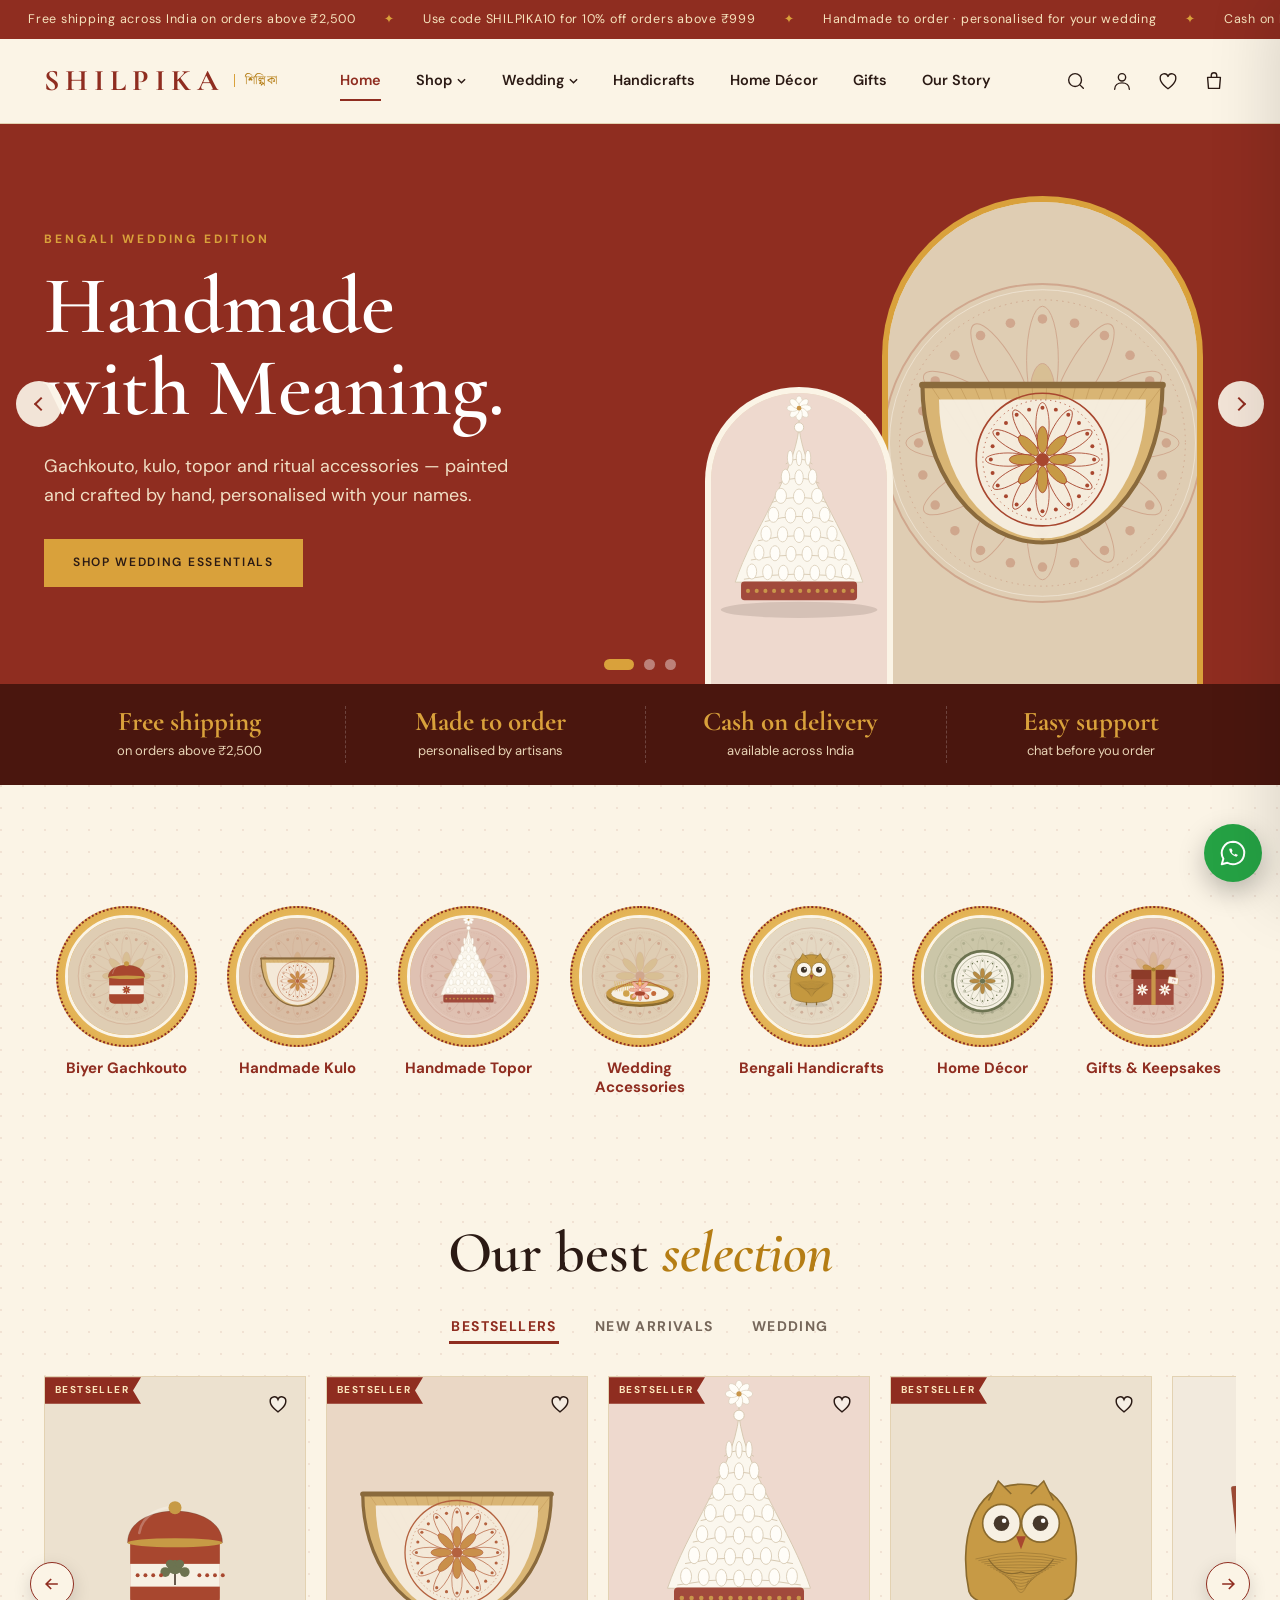
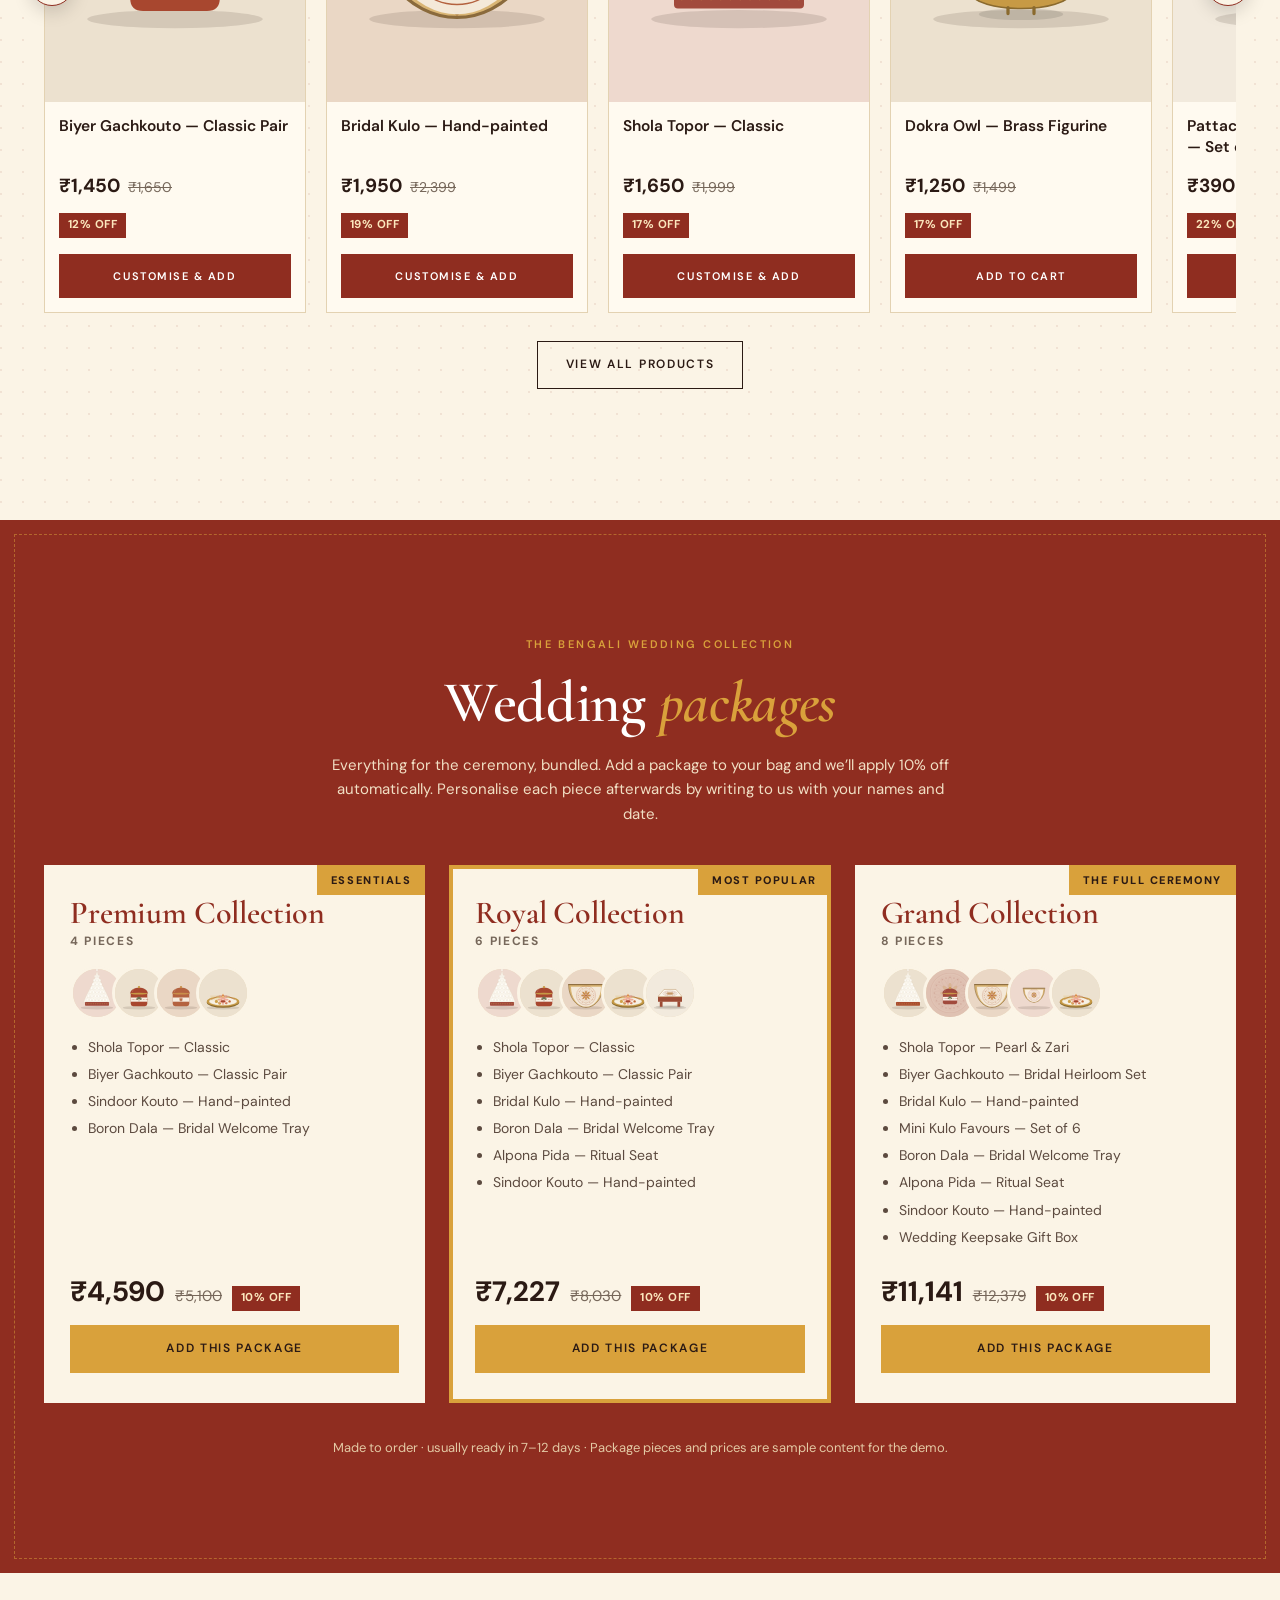
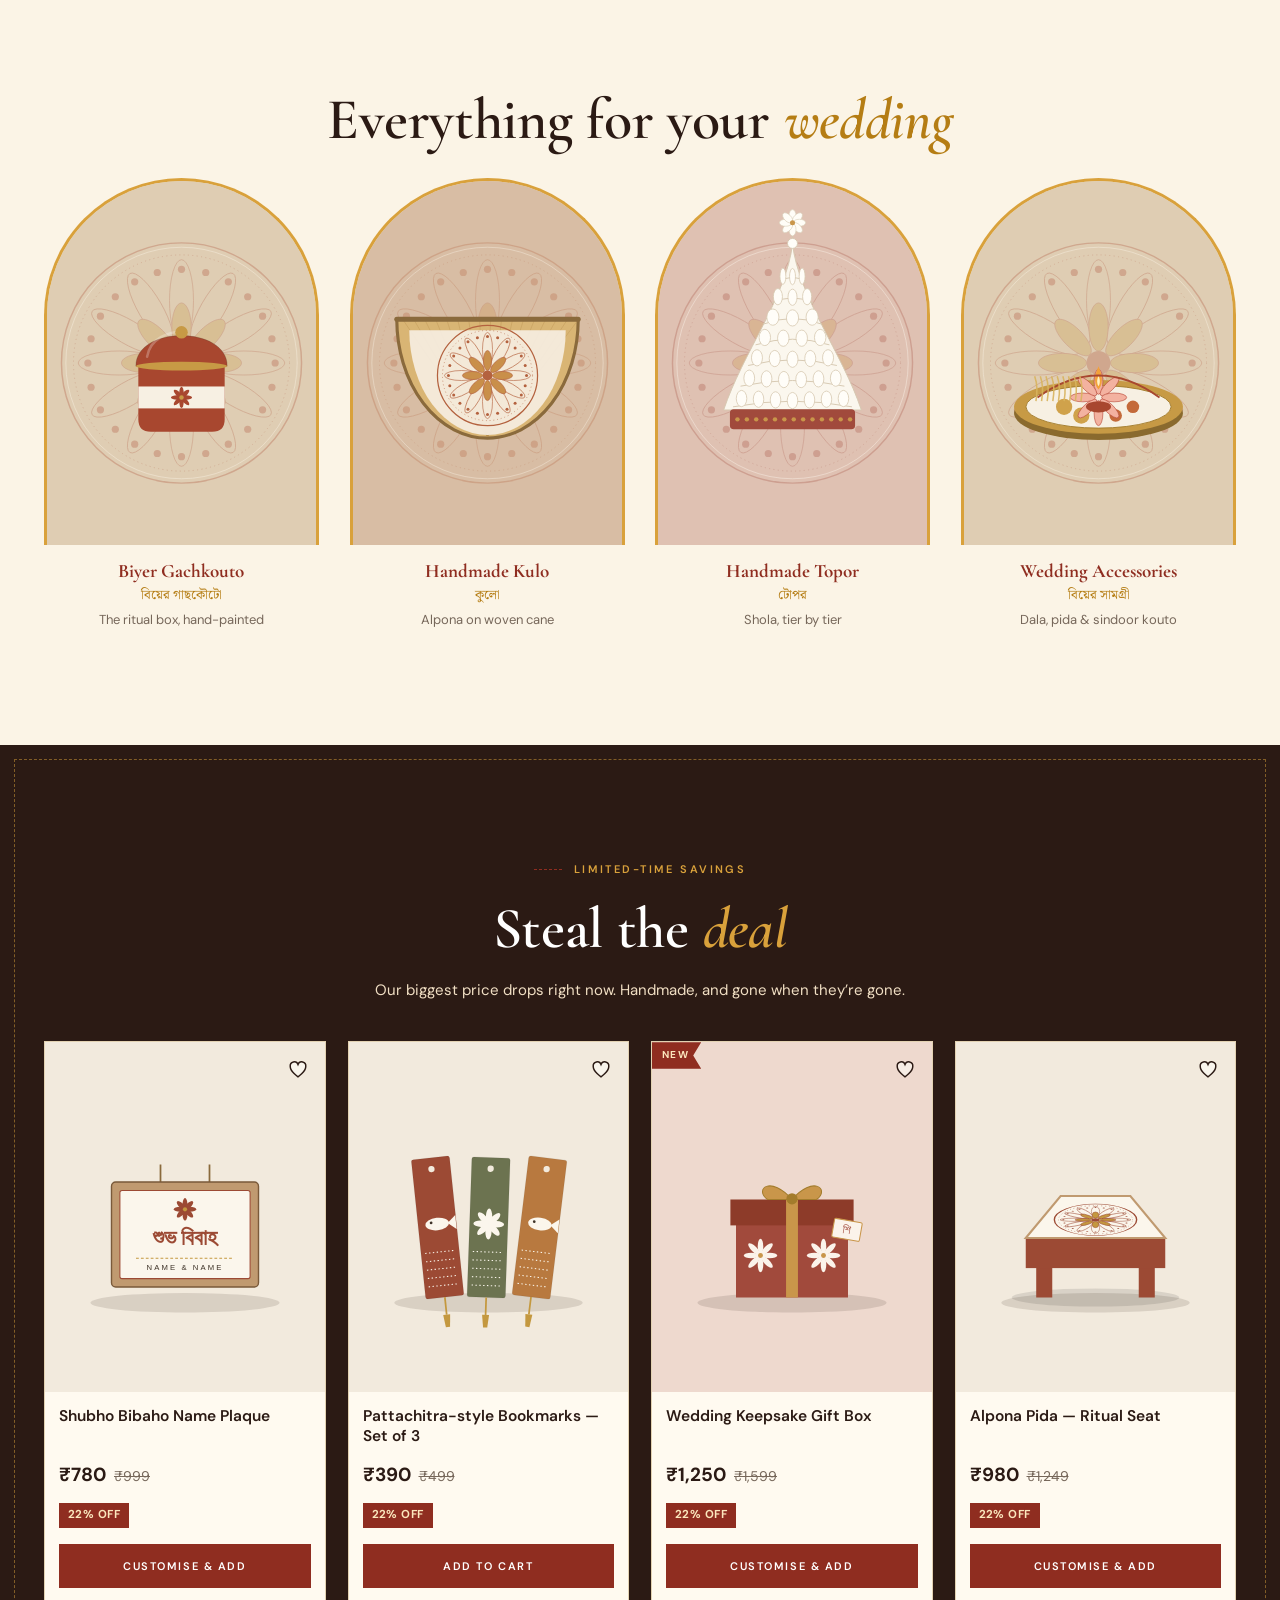
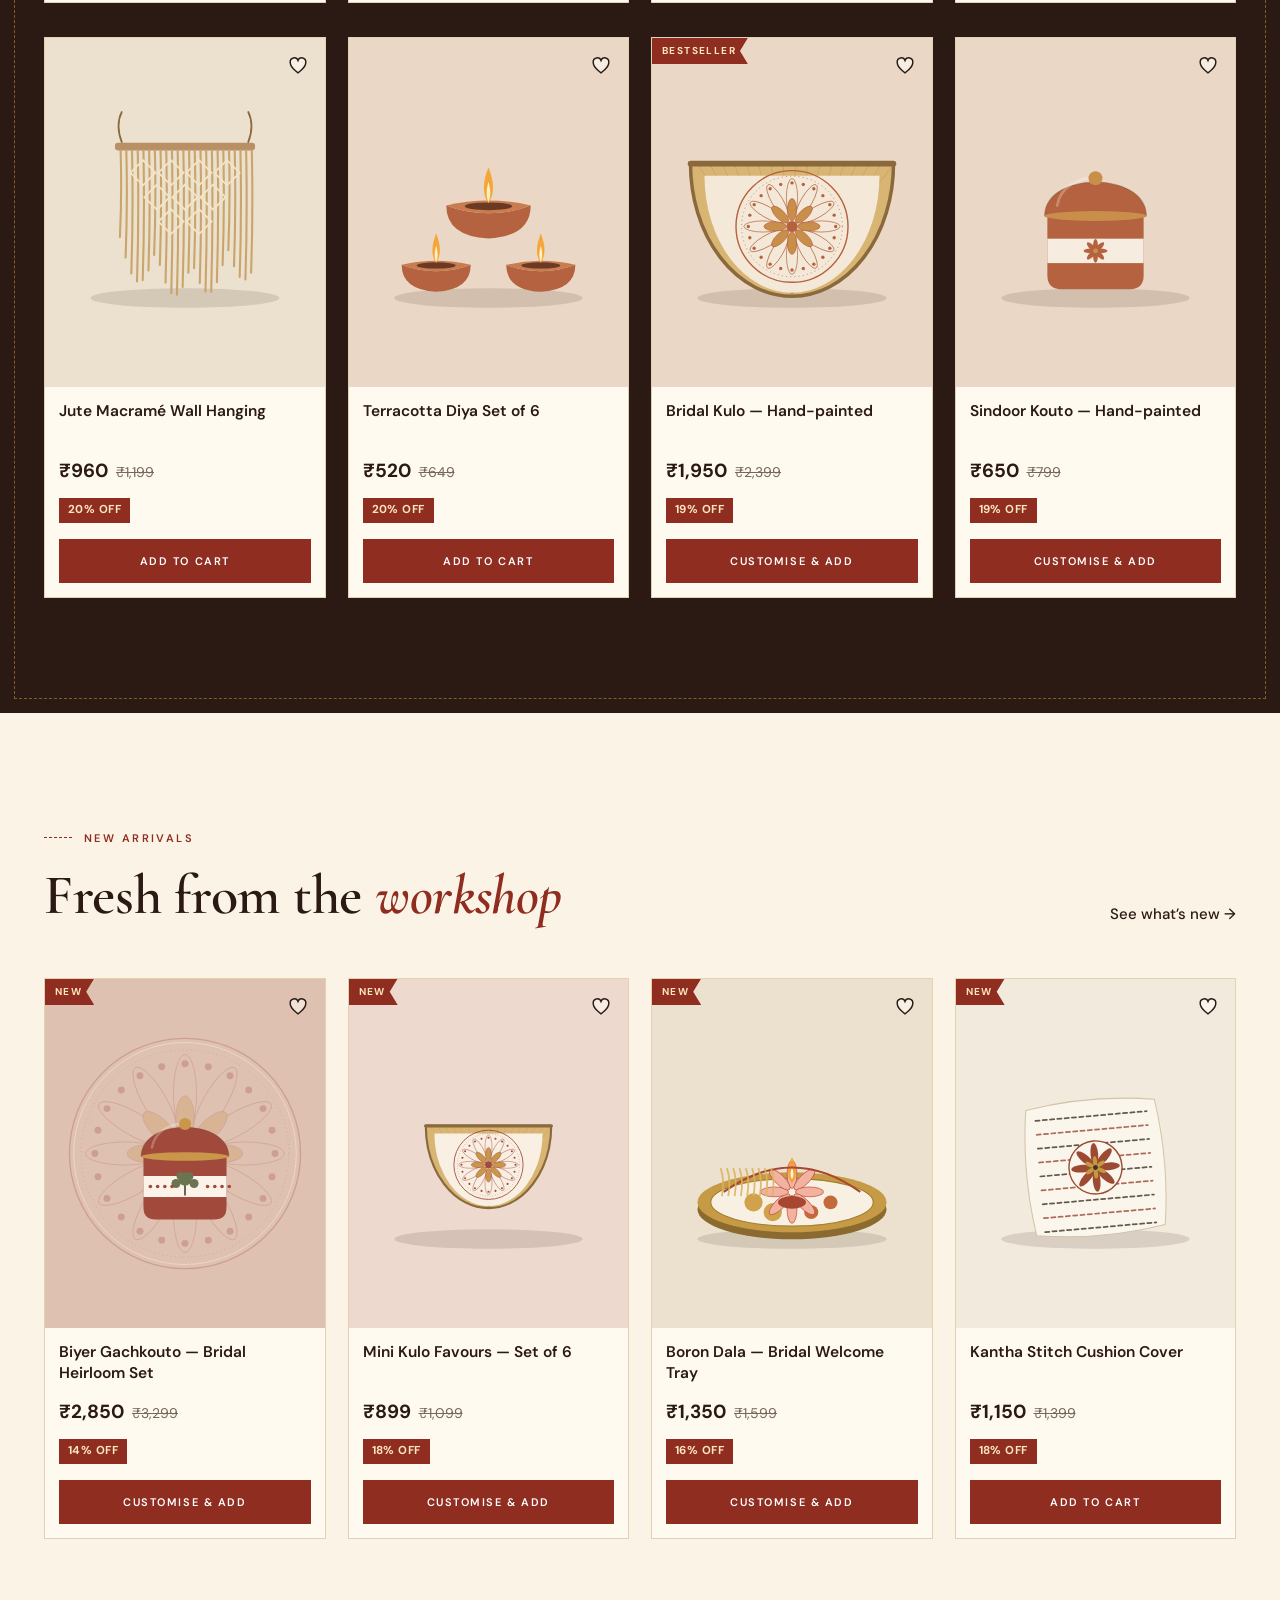
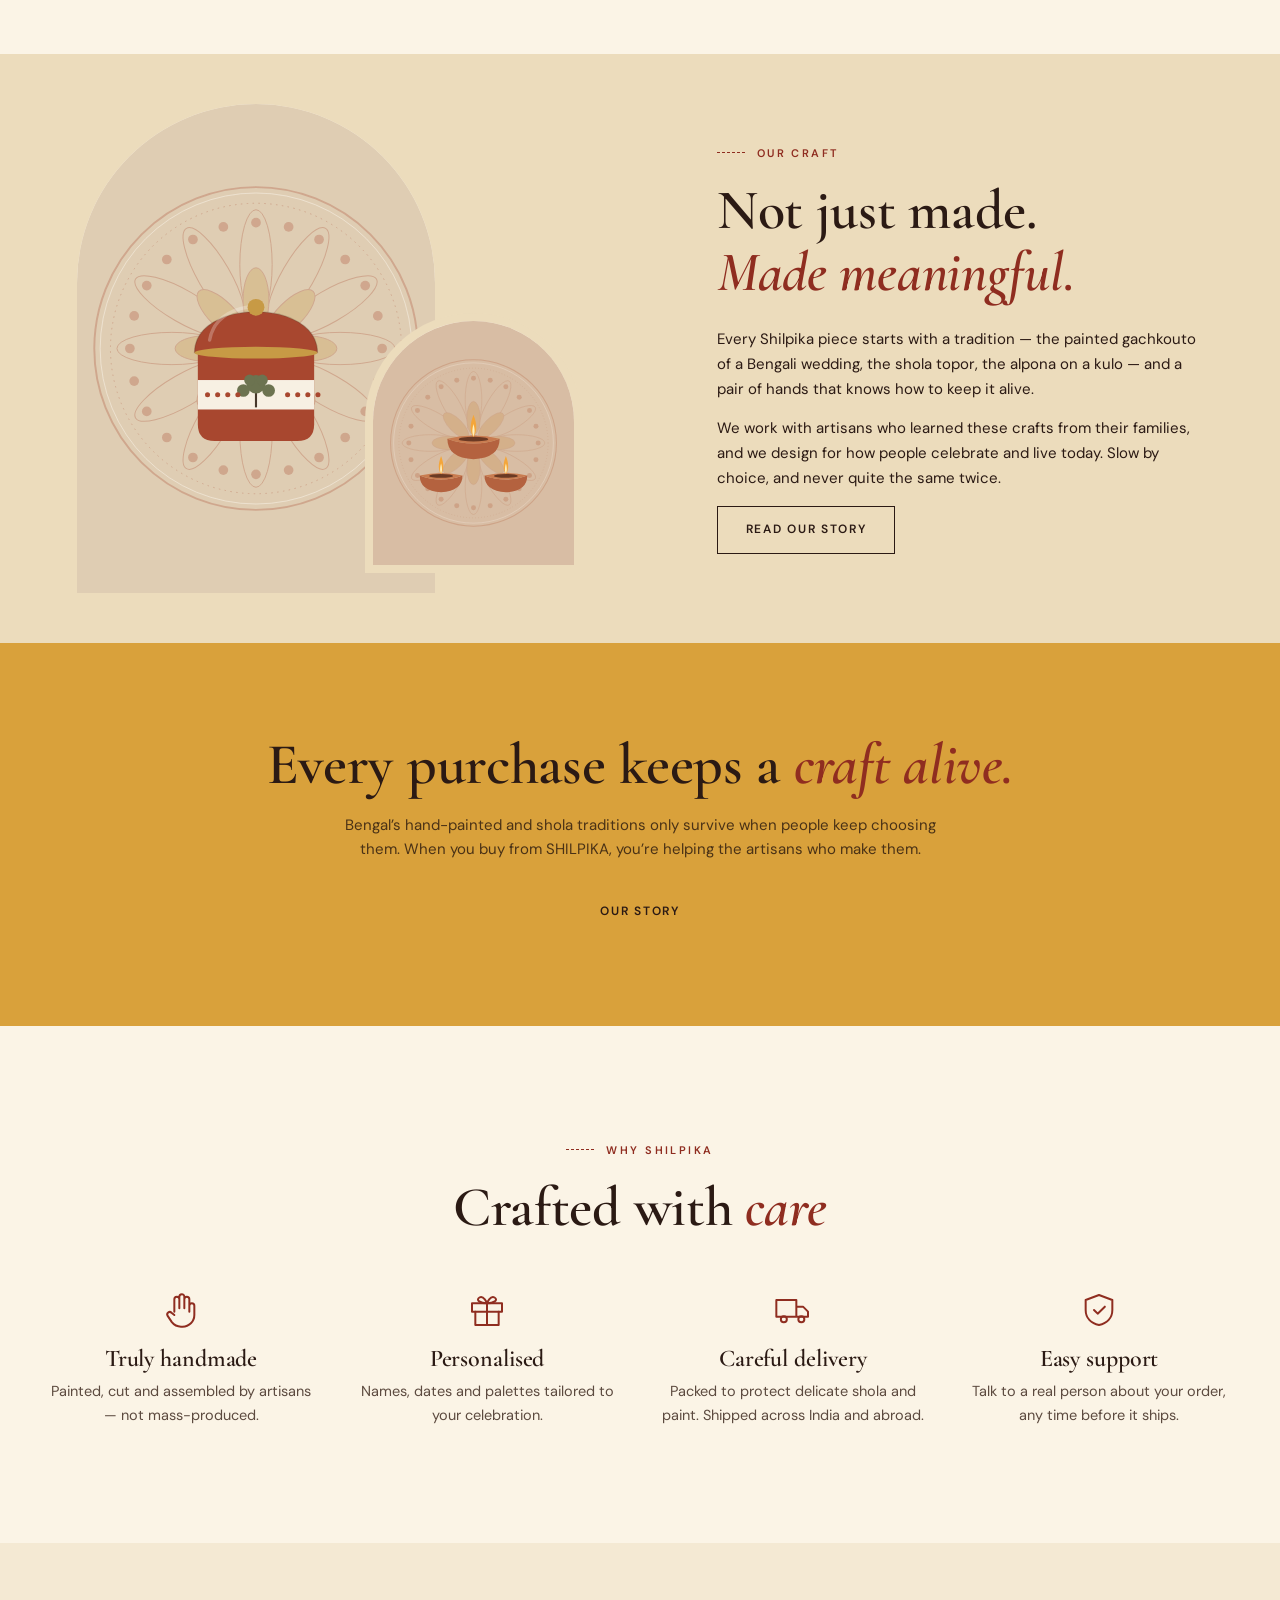
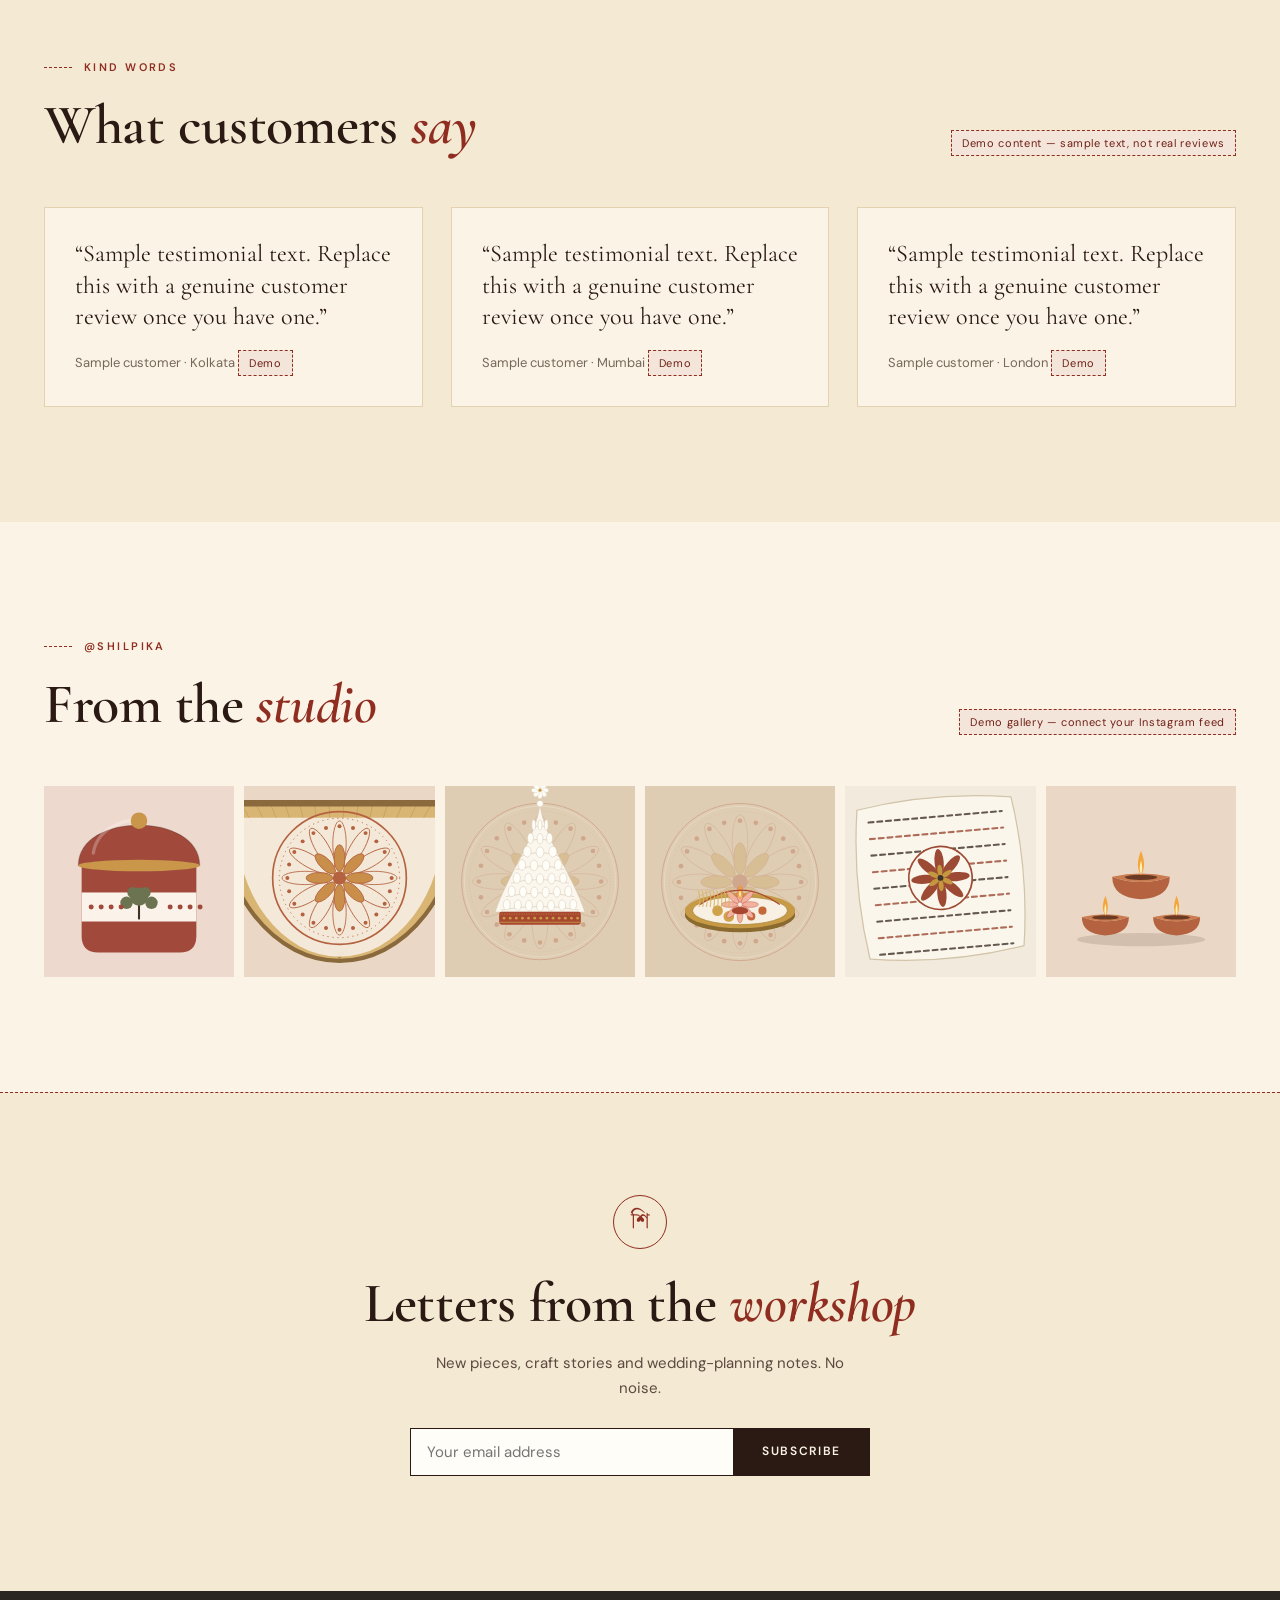
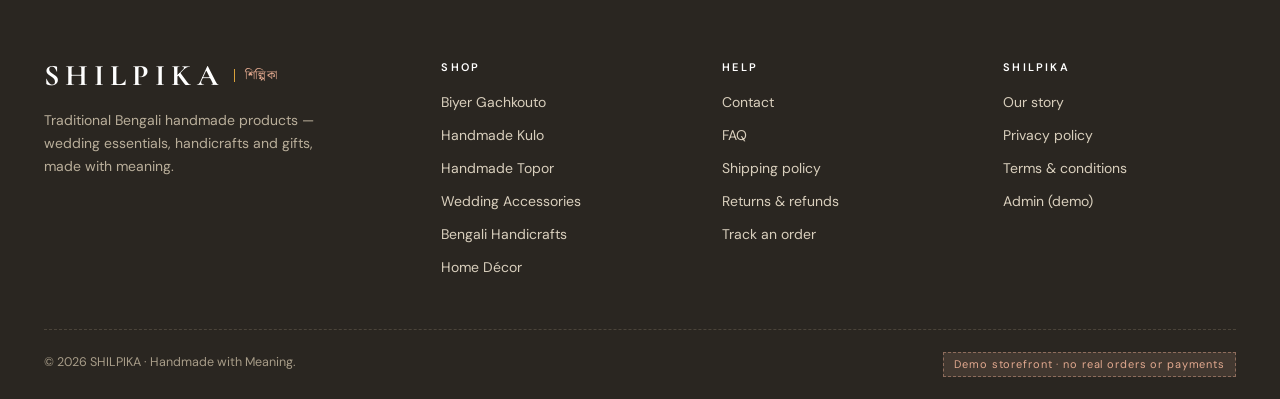
==== index.html @ 63106deb "initial commit" ====
<!DOCTYPE html>
<html lang="en">
<head>
  <meta charset="UTF-8">
  <meta name="viewport" content="width=device-width, initial-scale=1">
  <title>SHILPIKA — Handmade with Meaning | Bengali Wedding Crafts &amp; Handicrafts</title>
  <meta name="description" content="SHILPIKA (শিল্পিকা): traditional Bengali handmade wedding essentials — gachkouto, kulo, topor — plus handicrafts, home décor and gifts. Handmade with Meaning.">
  <meta name="theme-color" content="#f7f2e9">
  <meta property="og:title" content="SHILPIKA — Handmade with Meaning">
  <meta property="og:description" content="Bengali handmade wedding essentials, handicrafts and gifts.">
  <link rel="preconnect" href="https://fonts.googleapis.com"><link rel="preconnect" href="https://fonts.gstatic.com" crossorigin>
  <link href="https://fonts.googleapis.com/css2?family=Cormorant+Garamond:ital,wght@0,400;0,500;0,600;1,400;1,500&family=DM+Sans:wght@400;500;600&family=Noto+Serif+Bengali:wght@400;600&display=swap" rel="stylesheet">
  <link rel="stylesheet" href="css/base.css"><link rel="stylesheet" href="css/components.css"><link rel="stylesheet" href="css/pages.css"><link rel="stylesheet" href="css/home.css">
</head>
<body data-page="home">
  <div id="app-header"></div>
  <main id="main">
    <section class="hs" aria-roledescription="carousel" aria-label="Featured">
      <div class="hs__track" id="hs-track">
        <article class="slide sl1" aria-roledescription="slide"><div class="wrap slide__in">
          <div class="slide__copy"><p class="kick">Bengali wedding edition</p><h1>Handmade<br>with Meaning.</h1><p>Gachkouto, kulo, topor and ritual accessories — painted and crafted by hand, personalised with your names.</p><a class="btn btn--gold" href="shop.html?collection=wedding">Shop wedding essentials</a></div>
          <div class="slide__art"><div class="arch a-big"><img data-art="art:kulo:sand:1" alt="Hand-painted bridal kulo"></div><div class="arch a-sm"><img data-art="art:topor:rose:0" alt="Shola topor"></div></div></div></article>
        <article class="slide sl2" aria-roledescription="slide" aria-hidden="true"><div class="wrap slide__in">
          <div class="slide__copy"><p class="kick">Ready-to-order sets</p><h1>Wedding<br>Packages.</h1><p>Topor, gachkouto, dala and more — bundled together with 10% off. Pick a set, then personalise it.</p><a class="btn" href="#packages">View packages</a></div>
          <div class="slide__art"><div class="arch a-big"><img data-art="art:kouto:sand:1:tree" alt="Hand-painted gachkouto"></div><div class="arch a-sm"><img data-art="art:dala:sand:0" alt="Boron dala"></div></div></div></article>
        <article class="slide sl3" aria-roledescription="slide" aria-hidden="true"><div class="wrap slide__in">
          <div class="slide__copy"><p class="kick">Heritage handicrafts</p><h1>Craft for<br>everyday homes.</h1><p>Kantha, dokra, terracotta and jute — Bengal’s traditions, made for the way you live now.</p><a class="btn btn--gold" href="shop.html?cat=handicrafts">Explore handicrafts</a></div>
          <div class="slide__art"><div class="arch a-big"><img data-art="art:owl:ivory:1" alt="Dokra owl"></div><div class="arch a-sm"><img data-art="art:cushion:ivory:0" alt="Kantha cushion"></div></div></div></article>
      </div>
      <button class="hs__b prev" id="hs-prev" aria-label="Previous slide"></button><button class="hs__b next" id="hs-next" aria-label="Next slide"></button>
      <div class="hs__dots" id="hs-dots"></div>
    </section>

    <section class="trust" aria-label="Our promise"><div class="wrap trust__in">
      <div><b>Free shipping</b><span>on orders above ₹2,500</span></div><div><b>Made to order</b><span>personalised by artisans</span></div><div><b>Cash on delivery</b><span>available across India</span></div><div><b>Easy support</b><span>chat before you order</span></div>
    </div></section>

    <section class="sec pat"><div class="wrap">
      <div class="roundcats reveal" id="cats"></div>
    </div></section>

    <section class="sec pat" style="padding-top:0"><div class="wrap">
      <h2 class="ttl reveal">Our best <em>selection</em></h2>
      <div class="tabs-h reveal" role="tablist" aria-label="Product tabs"><button role="tab" aria-selected="true" data-tab="bestseller">Bestsellers</button><button role="tab" aria-selected="false" data-tab="new">New arrivals</button><button role="tab" aria-selected="false" data-tab="wedding">Wedding</button></div>
      <div class="rail"><button class="rail__b prev" aria-label="Scroll left"><svg viewBox="0 0 24 24"><path d="M5 12h14M13 6l6 6-6 6"/></svg></button><div class="rail__t" id="rail"></div><button class="rail__b next" aria-label="Scroll right"><svg viewBox="0 0 24 24"><path d="M5 12h14M13 6l6 6-6 6"/></svg></button></div>
      <p style="text-align:center;margin-top:10px"><a class="btn btn--ghost" href="shop.html">View all products</a></p>
    </div></section>

    <section class="sec pk" id="packages"><div class="wrap">
      <p class="eyebrow" style="justify-content:center;color:var(--gold)">The Bengali wedding collection</p>
      <h2 class="ttl ttl--l">Wedding <em>packages</em></h2>
      <p class="pk__lead">Everything for the ceremony, bundled. Add a package to your bag and we’ll apply 10% off automatically. Personalise each piece afterwards by writing to us with your names and date.</p>
      <div class="pk__grid" id="pk"></div>
      <p class="pk__note">Made to order · usually ready in 7–12 days · Package pieces and prices are sample content for the demo.</p>
    </div></section>

    <section class="sec"><div class="wrap">
      <h2 class="ttl reveal">Everything for your <em>wedding</em></h2>
      <div class="wt reveal" id="wt"></div>
    </div></section>

    <section class="sec deals"><div class="wrap">
      <p class="eyebrow" style="justify-content:center;color:var(--gold)">Limited-time savings</p>
      <h2 class="ttl ttl--l">Steal the <em>deal</em></h2>
      <p class="pk__lead">Our biggest price drops right now. Handmade, and gone when they’re gone.</p>
      <div class="pgrid skels" id="deals"></div>
    </div></section>

    <section class="sec"><div class="wrap">
      <div class="sec__head reveal"><div><p class="eyebrow">New arrivals</p><h2>Fresh from the <em>workshop</em></h2></div><a class="link" href="shop.html?sort=newest">See what’s new →</a></div>
      <div class="pgrid skels" id="new"></div>
    </div></section>

    <section class="story">
      <div class="story__art reveal"><div class="arch"><img data-art="art:kouto:sand:1:tree" alt="Hand-painted gachkouto" loading="lazy"></div><div class="arch s2"><img data-art="art:diya:clay:1" alt="Terracotta diyas" loading="lazy"></div></div>
      <div class="story__copy reveal">
        <p class="eyebrow">Our craft</p>
        <h2>Not just made.<br><em>Made meaningful.</em></h2>
        <p>Every Shilpika piece starts with a tradition — the painted gachkouto of a Bengali wedding, the shola topor, the alpona on a kulo — and a pair of hands that knows how to keep it alive.</p>
        <p>We work with artisans who learned these crafts from their families, and we design for how people celebrate and live today. Slow by choice, and never quite the same twice.</p>
        <a class="btn btn--ghost" href="about.html">Read our story</a>
      </div>
    </section>

    <section class="mission"><div class="wrap reveal"><h2>Every purchase keeps a <em>craft alive.</em></h2><p>Bengal’s hand-painted and shola traditions only survive when people keep choosing them. When you buy from SHILPIKA, you’re helping the artisans who make them.</p><a class="btn btn--gold" href="about.html">Our story</a></div></section>

    <section class="sec"><div class="wrap">
      <div class="sec__head reveal" style="justify-content:center;text-align:center"><div><p class="eyebrow" style="justify-content:center">Why Shilpika</p><h2>Crafted with <em>care</em></h2></div></div>
      <div class="why reveal">
        <div><span id="ic1"></span><h3>Truly handmade</h3><p>Painted, cut and assembled by artisans — not mass-produced.</p></div>
        <div><span id="ic2"></span><h3>Personalised</h3><p>Names, dates and palettes tailored to your celebration.</p></div>
        <div><span id="ic3"></span><h3>Careful delivery</h3><p>Packed to protect delicate shola and paint. Shipped across India and abroad.</p></div>
        <div><span id="ic4"></span><h3>Easy support</h3><p>Talk to a real person about your order, any time before it ships.</p></div>
      </div>
    </div></section>

    <section class="sec sec--alt"><div class="wrap">
      <div class="sec__head reveal"><div><p class="eyebrow">Kind words</p><h2>What customers <em>say</em></h2></div><span class="demo-tag">Demo content — sample text, not real reviews</span></div>
      <div class="quotes reveal">
        <figure><blockquote>“Sample testimonial text. Replace this with a genuine customer review once you have one.”</blockquote><figcaption>Sample customer · Kolkata <span class="demo-tag">Demo</span></figcaption></figure>
        <figure><blockquote>“Sample testimonial text. Replace this with a genuine customer review once you have one.”</blockquote><figcaption>Sample customer · Mumbai <span class="demo-tag">Demo</span></figcaption></figure>
        <figure><blockquote>“Sample testimonial text. Replace this with a genuine customer review once you have one.”</blockquote><figcaption>Sample customer · London <span class="demo-tag">Demo</span></figcaption></figure>
      </div>
    </div></section>

    <section class="sec"><div class="wrap">
      <div class="sec__head reveal"><div><p class="eyebrow">@shilpika</p><h2>From the <em>studio</em></h2></div><span class="demo-tag">Demo gallery — connect your Instagram feed</span></div>
      <div class="gal reveal" id="gal"></div>
    </div></section>

    <section class="news"><div class="wrap reveal">
      <div class="news__mark bn">শি</div>
      <h2>Letters from the <em>workshop</em></h2>
      <p>New pieces, craft stories and wedding-planning notes. No noise.</p>
      <form class="news__form" id="nl" novalidate><label class="sr-only" for="nl-email">Email address</label><input id="nl-email" type="email" placeholder="Your email address" required autocomplete="email"><button class="btn" type="submit">Subscribe</button></form>
      <small class="nl-msg" aria-live="polite"></small>
    </div></section>
  </main>
  <div id="app-footer"></div>
  <script src="js/data.js"></script><script src="js/art.js"></script><script src="js/store.js"></script><script src="js/ui.js"></script><script src="js/home.js"></script>
</body>
</html>
---- css/base.css ----
/* SHILPIKA — base: tokens, reset, typography, buttons, forms */
:root{
  --ivory:#fbf4e6;--ivory-2:#f4e9d3;--sand:#ecdcbc;--line:#e3d2b2;
  --ink:#2b1a14;--ink-2:#5c4a3f;--muted:#76675a;
  --terra:#8f2d20;--terra-d:#6f2016;--brown:#6a4e3a;--gold:#d9a13b;--gold-d:#b57d14;
  --ok:#4c6a3c;--warn:#a96b14;--err:#a33a2c;
  --serif:'Cormorant Garamond','Noto Serif Bengali',Georgia,serif;
  --sans:'DM Sans','Noto Sans Bengali',system-ui,-apple-system,'Segoe UI',sans-serif;
  --bn:'Noto Serif Bengali','Cormorant Garamond',serif;
  --wrap:1320px;--gut:clamp(14px,3.5vw,44px);--ease:cubic-bezier(.2,.7,.2,1);
}
*,*::before,*::after{box-sizing:border-box}
html{-webkit-text-size-adjust:100%;scroll-padding-top:90px}
body{margin:0;background:var(--ivory);color:var(--ink);font:400 15px/1.65 var(--sans);-webkit-font-smoothing:antialiased;overflow-x:hidden;min-height:100vh;display:flex;flex-direction:column}
main{flex:1}
img,svg{display:block;max-width:100%}
a{color:inherit;text-decoration:none}
button,input,select,textarea{font:inherit;color:inherit}
button{cursor:pointer;background:none;border:0;padding:0}
h1,h2,h3,h4{font-family:var(--serif);font-weight:600;line-height:1.1;margin:0;letter-spacing:-.005em}
h1{font-size:clamp(44px,7vw,92px)}h2{font-size:clamp(34px,4.4vw,56px)}h3{font-size:clamp(22px,2.2vw,28px)}
p{margin:0 0 1em}
em{font-style:italic;color:var(--terra)}
.wrap{max-width:var(--wrap);margin:0 auto;padding:0 var(--gut)}
.sr-only{position:absolute;width:1px;height:1px;overflow:hidden;clip:rect(0 0 0 0);white-space:nowrap}
:focus-visible{outline:2px solid var(--terra);outline-offset:3px}
.skip{position:absolute;left:-999px;top:8px;background:var(--ink);color:#fff;padding:10px 16px;z-index:200}.skip:focus{left:8px}
.eyebrow{font-size:11px;letter-spacing:.22em;text-transform:uppercase;font-weight:600;color:var(--terra);display:flex;align-items:center;gap:12px;margin:0 0 18px}
.eyebrow::before{content:"";width:28px;border-top:1.5px dashed var(--terra)}
.bn{font-family:var(--bn)}
.muted{color:var(--muted)}
.stitch{border:0;border-top:1.5px dashed color-mix(in srgb,var(--terra) 45%,transparent);margin:0}
.arch{border-radius:999px 999px 0 0}

/* buttons */
.btn{display:inline-flex;align-items:center;justify-content:center;gap:10px;min-height:48px;padding:0 28px;background:var(--ink);color:var(--ivory);font-size:12px;font-weight:600;letter-spacing:.14em;text-transform:uppercase;border:1.5px solid var(--ink);transition:background .25s,color .25s,border-color .25s,transform .25s var(--ease)}
.btn:hover{background:var(--terra);border-color:var(--terra)}
.btn:active{transform:translateY(1px)}
.btn--ghost{background:transparent;color:var(--ink)}.btn--ghost:hover{background:var(--ink);border-color:var(--ink);color:var(--ivory)}
.btn--terra{background:var(--terra);border-color:var(--terra)}.btn--terra:hover{background:var(--terra-d);border-color:var(--terra-d)}
.btn--light{background:var(--ivory);color:var(--ink);border-color:var(--ivory)}.btn--light:hover{background:transparent;color:var(--ivory);border-color:var(--ivory)}
.btn--sm{min-height:40px;padding:0 18px;font-size:11px}
.btn--block{width:100%}
.btn[disabled],.btn[aria-disabled=true]{opacity:.45;pointer-events:none}
.link{position:relative;display:inline-block;font-weight:500}
.link::after{content:"";position:absolute;left:0;right:0;bottom:-3px;height:1px;background:currentColor;transform:scaleX(0);transform-origin:right;transition:transform .35s var(--ease)}
.link:hover::after,.link--on::after{transform:scaleX(1);transform-origin:left}
.link-u{border-bottom:1px solid currentColor;font-weight:500}
.icon-btn{position:relative;display:inline-grid;place-items:center;width:44px;height:44px;border-radius:50%;transition:background .2s}
.icon-btn:hover{background:var(--sand)}
.icon-btn svg{width:22px;height:22px;stroke:currentColor;fill:none;stroke-width:1.5;stroke-linecap:round;stroke-linejoin:round}
.badge-n{position:absolute;top:4px;right:2px;min-width:17px;height:17px;border-radius:9px;background:var(--terra);color:#fff;font-size:10px;font-weight:700;display:grid;place-items:center;padding:0 4px;line-height:1}
.badge-n:empty,.badge-n[data-n="0"]{display:none}

/* forms */
.field{display:flex;flex-direction:column;gap:6px;margin-bottom:18px}
.field label,.label{font-size:11px;letter-spacing:.14em;text-transform:uppercase;font-weight:600;color:var(--ink-2)}
.field label .opt{text-transform:none;letter-spacing:0;font-weight:400;color:var(--muted)}
.input,.field input,.field select,.field textarea{width:100%;min-height:48px;padding:12px 14px;background:#fffdf8;border:1px solid var(--line);border-radius:0;transition:border-color .2s,box-shadow .2s;appearance:none;-webkit-appearance:none}
.field select{background-image:url("data:image/svg+xml,%3Csvg xmlns='http://www.w3.org/2000/svg' width='12' height='8' fill='none' stroke='%2326231f' stroke-width='1.5'%3E%3Cpath d='M1 1l5 5 5-5'/%3E%3C/svg%3E");background-repeat:no-repeat;background-position:right 14px center;padding-right:38px}
.field textarea{min-height:100px;resize:vertical}
.field input:focus,.field select:focus,.field textarea:focus,.input:focus{outline:0;border-color:var(--terra);box-shadow:0 0 0 3px color-mix(in srgb,var(--terra) 18%,transparent)}
.field.has-err input,.field.has-err select,.field.has-err textarea{border-color:var(--err)}
.field__err{display:none;color:var(--err);font-size:12.5px}.field.has-err .field__err{display:block}
.field__hint{font-size:12.5px;color:var(--muted)}
.row2{display:grid;grid-template-columns:1fr 1fr;gap:0 16px}
.check{display:flex;gap:10px;align-items:flex-start;font-size:14px;cursor:pointer}
.check input{width:18px;height:18px;margin-top:2px;accent-color:var(--terra);flex:none}
.form-msg{padding:12px 14px;font-size:14px;margin-bottom:16px;border-left:3px solid var(--terra);background:var(--sand)}
.form-msg.err{border-color:var(--err);background:#f6e2dd;color:#6d2419}
.form-msg.ok{border-color:var(--ok);background:#e3ebd9;color:#2f4524}

/* skeleton */
.skel{background:linear-gradient(100deg,var(--sand) 30%,#f3ecdf 50%,var(--sand) 70%);background-size:200% 100%;animation:skel 1.2s linear infinite}
@keyframes skel{to{background-position:-200% 0}}

/* reveal & transitions (only when JS present) */
.js .reveal{opacity:0;transform:translateY(20px);transition:opacity .7s var(--ease),transform .7s var(--ease)}
.js .reveal.in{opacity:1;transform:none}
main{animation:pagein .45s var(--ease) both}
body.leaving main{opacity:0;transform:translateY(-6px);transition:opacity .16s,transform .16s}
@keyframes pagein{from{opacity:0;transform:translateY(8px)}to{opacity:1;transform:none}}
@media (prefers-reduced-motion:reduce){
  *,*::before,*::after{animation-duration:.01ms!important;animation-iteration-count:1!important;transition-duration:.01ms!important;scroll-behavior:auto!important}
  .js .reveal{opacity:1;transform:none}
}
---- css/components.css ----
/* SHILPIKA — components: header, drawers, search, cards, footer, toast */

.hdr{position:sticky;top:0;z-index:50;background:color-mix(in srgb,var(--ivory) 94%,transparent);backdrop-filter:blur(10px);-webkit-backdrop-filter:blur(10px);border-bottom:1px solid var(--line)}
.hdr__act{display:flex;justify-content:flex-end;gap:2px}
.hdr__menu{display:none}
.bump{animation:bump .5s var(--ease)}@keyframes bump{40%{transform:scale(1.25)}}

.mnav{position:fixed;inset:0 auto 0 0;width:min(88vw,360px);background:var(--ivory);z-index:90;transform:translateX(-102%);transition:transform .4s var(--ease);padding:22px 26px;display:flex;flex-direction:column;overflow:auto}
.mnav.open{transform:none}
.mnav__top{display:flex;justify-content:space-between;align-items:center;margin-bottom:24px}
.mnav a.big{font-family:var(--serif);font-size:32px;padding:10px 0;border-bottom:1px dashed var(--line);display:block}
.mnav .small{display:flex;flex-direction:column;gap:12px;margin-top:28px;font-size:14px;color:var(--ink-2)}
.scrim{position:fixed;inset:0;background:rgba(32,26,20,.5);opacity:0;visibility:hidden;transition:opacity .3s,visibility .3s;z-index:80}
.scrim.show{opacity:1;visibility:visible}

/* cart drawer */
.drawer{position:fixed;top:0;right:0;height:100dvh;width:min(440px,100vw);background:var(--ivory);z-index:90;display:flex;flex-direction:column;transform:translateX(102%);transition:transform .45s var(--ease);box-shadow:-20px 0 60px rgba(0,0,0,.12)}
.drawer.open{transform:none}
.drawer__head{display:flex;justify-content:space-between;align-items:center;padding:20px 24px;border-bottom:1px solid var(--line)}
.drawer__head h2{font-size:30px}
.drawer__body{flex:1;overflow:auto;padding:8px 24px}
.drawer__foot{padding:20px 24px 24px;border-top:1px solid var(--line);background:var(--ivory-2)}
.ship-bar{padding:14px 24px 10px;font-size:13px;color:var(--ink-2);border-bottom:1px solid var(--line)}
.ship-bar__t{height:4px;background:var(--sand);margin-top:8px;position:relative}
.ship-bar__t i{position:absolute;inset:0 auto 0 0;background:var(--terra);transition:width .5s var(--ease)}
.line{display:grid;grid-template-columns:76px 1fr auto;gap:16px;padding:18px 0;border-bottom:1px dashed var(--line)}
.line__img{width:76px;aspect-ratio:4/5;object-fit:cover;background:var(--sand)}
.line__name{font-family:var(--serif);font-size:20px;line-height:1.15;display:block;margin-bottom:4px}
.line__meta{font-size:12.5px;color:var(--muted);line-height:1.5;margin:0 0 8px}
.qty{display:inline-flex;border:1px solid var(--line);background:#fffdf8}
.qty button{width:34px;height:34px;display:grid;place-items:center;font-size:18px;transition:background .15s}
.qty button:hover{background:var(--sand)}
.qty span{min-width:34px;display:grid;place-items:center;font-size:14px;font-weight:500}
.line__price{text-align:right;font-weight:500;font-size:15px;display:flex;flex-direction:column;justify-content:space-between;align-items:flex-end}
.rm{font-size:12px;color:var(--muted);text-decoration:underline;text-underline-offset:3px}.rm:hover{color:var(--err)}
.empty{text-align:center;padding:60px 20px}
.empty svg{width:56px;height:56px;margin:0 auto 18px;stroke:var(--terra);fill:none;stroke-width:1.2}
.empty h3{margin-bottom:10px}
.sumrow{display:flex;justify-content:space-between;padding:6px 0;font-size:14.5px}
.sumrow.total{font-size:18px;font-weight:600;border-top:1px solid var(--line);margin-top:8px;padding-top:14px}
.sumrow .disc{color:var(--ok)}

/* search */
.search{position:fixed;inset:0 0 auto 0;background:var(--ivory);z-index:95;transform:translateY(-102%);transition:transform .45s var(--ease);max-height:92dvh;overflow:auto;padding:26px 0 36px}
.search.open{transform:none}
.search__bar{display:flex;align-items:center;gap:14px;border-bottom:1.5px solid var(--ink);padding-bottom:10px}
.search__bar input{flex:1;border:0;background:transparent;font-family:var(--serif);font-size:clamp(26px,4vw,42px);outline:0;min-width:0}
.search__bar svg{width:26px;height:26px;stroke:currentColor;fill:none;stroke-width:1.5}
.search__chips{display:flex;flex-wrap:wrap;gap:10px;margin:20px 0 4px}
.chip{border:1px solid var(--line);padding:8px 16px;font-size:13px;background:#fffdf8;transition:all .2s}.chip:hover,.chip.on{background:var(--ink);color:var(--ivory);border-color:var(--ink)}
.sres{display:grid;grid-template-columns:repeat(auto-fill,minmax(260px,1fr));gap:6px 28px;margin-top:20px}
.sres a{display:grid;grid-template-columns:56px 1fr;gap:14px;align-items:center;padding:10px 0;border-bottom:1px dashed var(--line)}
.sres img{width:56px;aspect-ratio:4/5;object-fit:cover}
.sres b{font-family:var(--serif);font-size:19px;font-weight:500;display:block;line-height:1.2}
.sres small{color:var(--muted)}

/* product card */
.pcard{position:relative;display:flex;flex-direction:column}
.pcard__img{position:relative;aspect-ratio:4/5;overflow:hidden;background:var(--sand);display:block}
.pcard__img img{width:100%;height:100%;object-fit:cover;transition:transform .9s var(--ease)}
.pcard__img img+img{position:absolute;inset:0;opacity:0;transition:opacity .5s,transform .9s var(--ease)}
.pcard:hover .pcard__img img{transform:scale(1.05)}
.pcard:hover .pcard__img img+img{opacity:1}
.tag.sale{background:var(--terra);color:#fff}.tag.out{background:var(--ink);color:#fff}
.wish{position:absolute;top:6px;right:6px;z-index:3;width:42px;height:42px;display:grid;place-items:center}
.wish svg{width:22px;height:22px;stroke:var(--ink);fill:rgba(255,253,248,.55);stroke-width:1.6;transition:transform .3s var(--ease),fill .2s,stroke .2s}
.wish:hover svg{transform:scale(1.12)}
.wish.on svg{fill:var(--terra);stroke:var(--terra);animation:pop .45s var(--ease)}
@keyframes pop{35%{transform:scale(1.35)}}
.pcard__body{padding-top:14px}
.pgrid.skels .pcard__img{aspect-ratio:4/5}

/* toast */
.toast{position:fixed;left:50%;bottom:26px;transform:translate(-50%,30px);background:var(--ink);color:var(--ivory);padding:13px 22px;font-size:14px;z-index:120;opacity:0;pointer-events:none;transition:opacity .3s,transform .4s var(--ease);max-width:92vw;display:flex;gap:10px;align-items:center}
.toast.show{opacity:1;transform:translate(-50%,0)}
.toast.err{background:var(--err)}

/* footer */
.ftr{background:#2a2621;color:#d9cfbd;margin-top:0}
.ftr a{color:#d9cfbd}.ftr a:hover{color:#fff}
.ftr__top{display:grid;grid-template-columns:1.5fr repeat(3,1fr);gap:48px;padding:70px 0 50px}
.ftr .logo{align-items:flex-start}.ftr .logo__bn{color:#e2a98f}
.ftr h4{font-family:var(--sans);font-size:11px;letter-spacing:.2em;text-transform:uppercase;color:#fff;margin-bottom:18px;font-weight:600}
.ftr ul{list-style:none;margin:0;padding:0;display:grid;gap:10px;font-size:14px}
.ftr p{font-size:14px;color:#b9ae9a;max-width:300px;margin-top:18px}
.ftr__bot{border-top:1px dashed #4b443a;padding:22px 0;display:flex;justify-content:space-between;gap:16px;flex-wrap:wrap;font-size:12.5px;color:#a79c88}
.demo-pill{display:inline-block;background:#e2a98f22;color:#e2a98f;padding:2px 10px;font-size:11px;letter-spacing:.08em;border:1px dashed #e2a98f77}

/* breadcrumbs / page head */
.crumbs{font-size:12.5px;color:var(--muted);padding:22px 0 0;display:flex;gap:8px;flex-wrap:wrap}.crumbs a:hover{color:var(--terra)}
.phead{padding:50px 0 34px;text-align:center}
.phead h1{font-size:clamp(40px,5.5vw,70px)}
.phead p{max-width:560px;margin:14px auto 0;color:var(--ink-2)}

@media (max-width:1000px){
  .hdr__nav{display:none}.hdr__menu{display:inline-grid}
  .hdr__in{grid-template-columns:auto 1fr auto}
  .hdr__in .logo{justify-self:center}
  .hdr__act .hide-m{display:none}
  .pgrid{grid-template-columns:repeat(3,1fr)}
  .ftr__top{grid-template-columns:1fr 1fr}
}
@media (max-width:700px){
  .hdr__in{height:64px}.logo__en{font-size:25px}
  .pgrid{grid-template-columns:repeat(2,1fr);gap:28px 12px}
  .pcard__name{font-size:18px}
    .pcard__quick .btn{min-height:40px;padding:0 10px;font-size:10.5px}
  .tag{font-size:9px;padding:3px 7px;top:8px;left:8px}
  .ftr__top{grid-template-columns:1fr;gap:34px;padding:50px 0 30px}
  .row2{grid-template-columns:1fr}
  .search{padding-top:16px}
}
/* ===== retail layer ===== */
.announce{background:var(--terra);color:#f6e3bd;font-size:12.5px;letter-spacing:.06em;overflow:hidden;white-space:nowrap;padding:9px 0}
.announce__t{display:inline-flex;gap:28px;animation:tick 48s linear infinite;padding-left:28px}
.announce__t i{color:var(--gold);font-style:normal}
.announce:hover .announce__t{animation-play-state:paused}
@keyframes tick{to{transform:translateX(-50%)}}
.hdr__in{display:flex;align-items:center;gap:clamp(14px,2.4vw,40px);height:84px}
.hdr__act{margin-left:auto;display:flex;gap:2px}
.hdr__nav{display:flex;gap:clamp(8px,1.5vw,26px);white-space:nowrap;font-size:14.5px;font-weight:600;flex:1;justify-content:center}
.nv{position:relative}
.nv>a{display:flex;align-items:center;gap:5px;padding:30px 8px;position:relative;color:var(--ink)}
.nv>a svg{width:9px;height:6px;stroke:currentColor;fill:none;stroke-width:1.6;transition:transform .25s}
.nv>a::after{content:"";position:absolute;left:8px;right:8px;bottom:22px;height:2px;background:var(--terra);transform:scaleX(0);transform-origin:left;transition:transform .3s var(--ease)}
.nv>a:hover,.nv>a.on{color:var(--terra)}.nv>a:hover::after,.nv>a.on::after{transform:scaleX(1)}
.nv:hover>a svg,.nv:focus-within>a svg{transform:rotate(180deg)}
.dd{position:absolute;top:calc(100% - 12px);left:0;min-width:230px;background:var(--ivory);border:1px solid var(--line);border-top:3px solid var(--terra);box-shadow:0 18px 40px rgba(60,30,20,.14);padding:10px 0;opacity:0;visibility:hidden;transform:translateY(8px);transition:opacity .2s,transform .25s var(--ease),visibility .2s;z-index:60}
.nv:hover .dd,.nv:focus-within .dd{opacity:1;visibility:visible;transform:none}
.dd a{display:block;padding:10px 22px;font-weight:500;font-size:14.5px}.dd a:hover{background:var(--sand);color:var(--terra)}
.logo{display:flex;flex-direction:row;align-items:center;gap:10px;line-height:1}
.logo__en{font-family:var(--serif);font-size:30px;letter-spacing:.2em;font-weight:700;color:var(--terra)}
.logo__bn{font-family:var(--bn);font-size:12px;color:var(--gold-d);letter-spacing:.04em;border-left:1.5px solid var(--gold);padding-left:10px;line-height:1.1}
.ftr .logo__en{color:#fff}.ftr .logo{align-items:center}
.mnav .logo{gap:8px}
.mnav a.big{font-size:30px}

.tag{position:absolute;top:0;left:0;background:var(--terra);color:#fbe7bd;padding:5px 12px 5px 10px;font-size:10px;letter-spacing:.14em;text-transform:uppercase;font-weight:700;z-index:2;clip-path:polygon(0 0,100% 0,calc(100% - 8px) 50%,100% 100%,0 100%)}
.tag.out{background:var(--ink);color:#fff}
.rate{position:absolute;right:8px;bottom:8px;background:rgba(43,26,20,.82);color:#fff;font-size:12px;padding:2px 8px;font-weight:600}
.pgrid{display:grid;grid-template-columns:repeat(4,1fr);gap:34px 22px}
.pcard{display:flex;flex-direction:column;background:#fffaf0;border:1px solid var(--line);transition:box-shadow .3s,transform .3s var(--ease)}
.pcard:hover{box-shadow:0 14px 34px rgba(80,40,20,.12);transform:translateY(-3px)}
.pcard__body{padding:14px 14px 4px;flex:1;display:flex;flex-wrap:wrap;gap:6px 0;align-content:flex-start}
.pcard__name{font:600 15.5px/1.35 var(--sans);width:100%;display:-webkit-box;-webkit-line-clamp:2;-webkit-box-orient:vertical;overflow:hidden;min-height:2.7em;color:var(--ink)}
.pcard__name:hover{color:var(--terra)}
.price{font-size:14px;display:flex;align-items:baseline;gap:8px;width:100%;margin-top:6px}
.price b{font-size:19px;font-weight:700;color:var(--ink)}.price s{color:var(--muted);font-size:14px}
.off{display:inline-block;background:var(--terra);color:#fbe7bd;font-size:11.5px;font-weight:700;letter-spacing:.04em;padding:3px 9px;margin-top:6px}
.pcard__add{padding:12px 14px 14px}
.pcard__add .btn{background:var(--terra);border-color:var(--terra);color:#fff;min-height:44px}.pcard__add .btn:hover{background:var(--terra-d);border-color:var(--terra-d)}
.pcard__add .btn--ghost{background:transparent;color:var(--terra)}.pcard__add .btn--ghost:hover{color:#fff}

.rail{position:relative}
.rail__t{display:flex;gap:20px;overflow-x:auto;scroll-snap-type:x mandatory;scrollbar-width:none;padding:4px 2px 18px;scroll-behavior:smooth}
.rail__t::-webkit-scrollbar{display:none}
.rail__t .pcard{flex:0 0 clamp(190px,21vw,262px);scroll-snap-align:start}
.rail__b{position:absolute;top:34%;width:44px;height:44px;border-radius:50%;background:var(--ivory);border:1.5px solid var(--terra);color:var(--terra);display:grid;place-items:center;z-index:5;box-shadow:0 6px 18px rgba(0,0,0,.15);transition:background .2s,color .2s}
.rail__b:hover{background:var(--terra);color:#fff}.rail__b svg{width:20px;height:20px;stroke:currentColor;fill:none;stroke-width:2}
.rail__b.prev{left:-14px}.rail__b.next{right:-14px}
.rail__b.prev svg{transform:scaleX(-1)}

.wa{position:fixed;right:18px;bottom:18px;z-index:70;width:58px;height:58px;border-radius:50%;background:#25a244;display:grid;place-items:center;box-shadow:0 10px 26px rgba(0,0,0,.25);transition:transform .3s var(--ease)}
.wa:hover{transform:scale(1.08)}.wa svg{width:30px;height:30px}
.wa__tip{position:absolute;right:70px;bottom:6px;background:#fff;color:var(--ink);font-size:12.5px;line-height:1.35;padding:10px 14px;width:190px;box-shadow:0 8px 24px rgba(0,0,0,.18);opacity:0;transform:translateX(8px);pointer-events:none;transition:.3s var(--ease)}
.wa:hover .wa__tip,.wa:focus-visible .wa__tip{opacity:1;transform:none}

@media (max-width:1180px){.nv>a{padding:30px 5px;font-size:13.5px}}
@media (max-width:1000px){
  .hdr__nav{display:none}.hdr__in{height:68px}
  .hdr__in .logo{order:0}.hdr__menu{order:-1}
  .pgrid{grid-template-columns:repeat(3,1fr)}
  .rail__b{display:none}
}
@media (max-width:700px){
  .logo__en{font-size:23px;letter-spacing:.14em}.logo__bn{display:none}
  .pgrid{grid-template-columns:repeat(2,1fr);gap:14px 10px}
  .pcard__name{font-size:13.5px}.price b{font-size:16px}.price s{font-size:12.5px}
  .pcard__body{padding:10px 10px 2px}.pcard__add{padding:8px 10px 10px}.pcard__add .btn{min-height:40px;font-size:10.5px;padding:0 6px}
  .rail__t .pcard{flex-basis:46vw}
  .wa{width:52px;height:52px;right:12px;bottom:12px}.wa__tip{display:none}
}
@media (prefers-reduced-motion:reduce){.announce__t{animation:none}}
---- css/pages.css ----
/* SHILPIKA — page styles */
.sec{padding:clamp(60px,9vw,120px) 0}.sec--alt{background:var(--ivory-2)}
.sec__head{display:flex;justify-content:space-between;align-items:flex-end;gap:24px;margin-bottom:clamp(28px,4vw,52px);flex-wrap:wrap}
.demo-tag{display:inline-block;font-size:11px;letter-spacing:.06em;color:var(--terra-d);border:1px dashed var(--terra);padding:3px 10px;background:#f4e5da}

/* hero */
.hero{position:relative;overflow:hidden;padding:clamp(36px,6vw,80px) 0 clamp(50px,7vw,100px)}
.hero__bg{position:absolute;right:-2%;top:6%;font-size:clamp(160px,30vw,460px);line-height:1;color:transparent;-webkit-text-stroke:1.5px color-mix(in srgb,var(--terra) 22%,transparent);pointer-events:none;user-select:none;white-space:nowrap}
.hero__in{position:relative;display:grid;grid-template-columns:1.05fr 1fr;gap:clamp(24px,5vw,80px);align-items:center}
.hero__copy h1{margin-bottom:26px}
.hero__lead{font-size:clamp(16px,1.5vw,19px);color:var(--ink-2);max-width:470px;margin-bottom:34px}
.hero__cta{display:flex;gap:28px;align-items:center;flex-wrap:wrap}
.hero__art{position:relative;height:clamp(420px,52vw,640px)}
.hero__a1{position:absolute;right:0;top:0;width:68%;height:92%;overflow:hidden;background:var(--sand)}
.hero__a2{position:absolute;left:0;bottom:0;width:46%;height:56%;overflow:hidden;background:var(--sand);border:8px solid var(--ivory)}
.hero__art img{width:100%;height:100%;object-fit:cover;transition:transform 1.2s var(--ease)}.hero__art a:hover img{transform:scale(1.04)}
.hero__seal{position:absolute;right:-6px;bottom:10%;width:118px;height:118px;border-radius:50%;background:var(--terra);color:#fff;display:flex;flex-direction:column;align-items:center;justify-content:center;text-align:center;font-size:9px;letter-spacing:.18em;text-transform:uppercase;border:1.5px dashed #ffffffaa;outline:6px solid var(--terra)}
.hero__seal b{font-family:var(--bn);font-size:20px;letter-spacing:.02em;font-weight:600;margin:2px 0}
.strip{background:var(--ink);color:#e3d8c4;font-size:12px;letter-spacing:.16em;text-transform:uppercase}
.strip__in{display:flex;justify-content:center;gap:28px;padding-top:15px;padding-bottom:15px;flex-wrap:wrap;text-align:center}.strip i{color:var(--terra);font-style:normal}

/* categories */
.cats{display:grid;grid-template-columns:repeat(7,1fr);gap:20px}
.cat{text-align:center;display:block}
.cat__img{aspect-ratio:3/4;overflow:hidden;background:var(--sand);margin-bottom:16px}
.cat__img img{width:100%;height:100%;object-fit:cover;transition:transform .9s var(--ease)}.cat:hover img{transform:scale(1.06)}
.cat h3{font-size:19px;line-height:1.15;margin-bottom:3px}.cat .bn{font-size:12px;color:var(--terra)}
.cols3{display:grid;grid-template-columns:repeat(3,1fr);gap:clamp(18px,3vw,40px)}
.col{display:block;position:relative}.col__img{aspect-ratio:4/5;overflow:hidden;background:var(--sand);margin-bottom:18px}
.col__img img{width:100%;height:100%;object-fit:cover;transition:transform 1s var(--ease)}.col:hover img{transform:scale(1.05)}
.col__n{font-family:var(--serif);font-style:italic;color:var(--terra);font-size:18px}.col h3{margin:2px 0 6px}.col p{color:var(--ink-2);margin:0}

/* wedding band */
.wed{background:#2b2620;color:#eadfcc;padding:clamp(60px,8vw,110px) 0}
.wed__in{display:grid;grid-template-columns:.8fr 1.4fr;gap:clamp(30px,5vw,80px);align-items:center}
.wed .pcard__name,.wed .price{color:#fff}.wed .pcard__cat{color:#a9a08e}.wed .pcard__img{background:#3a342c}.wed .tag{background:#f7f2e9;color:#26231f}
.wed__copy h2{color:#fff;margin-bottom:22px}.wed__list{list-style:none;padding:0;margin:0 0 30px;display:grid;gap:8px}
.wed__list li::before{content:"✦";color:#e2a98f;margin-right:12px;font-size:11px}
.wed__grid{display:grid;grid-template-columns:repeat(2,1fr);gap:28px 20px}

.story{display:grid;grid-template-columns:1fr 1fr;background:var(--sand)}
.story__art{position:relative;min-height:560px;padding:50px}
.story__art .arch{position:absolute;overflow:hidden;background:var(--ivory)}
.story__art .arch img{width:100%;height:100%;object-fit:cover}
.story__art .arch:first-child{left:12%;top:50px;bottom:50px;width:56%}
.story__art .s2{right:9%;bottom:12%;width:34%;height:44%;border:8px solid var(--sand)}
.story__copy{padding:clamp(40px,7vw,110px) clamp(24px,6vw,90px);align-self:center;max-width:640px}.story__copy h2{margin-bottom:24px}

.why{display:grid;grid-template-columns:repeat(4,1fr);gap:32px;text-align:center}
.why span svg{width:40px;height:40px;margin:0 auto 16px;stroke:var(--terra);fill:none;stroke-width:1.2;stroke-linecap:round;stroke-linejoin:round}
.why h3{font-size:24px;margin-bottom:8px}.why p{color:var(--ink-2);font-size:14.5px;margin:0}
.quotes{display:grid;grid-template-columns:repeat(3,1fr);gap:28px}
.quotes figure{margin:0;padding:30px;background:var(--ivory);border:1px solid var(--line)}
.quotes blockquote{margin:0 0 18px;font-family:var(--serif);font-size:24px;line-height:1.3}
.quotes figcaption{font-size:13px;color:var(--muted)}
.gal{display:grid;grid-template-columns:repeat(6,1fr);gap:10px}
.gal__i{aspect-ratio:1;overflow:hidden;display:block;background:var(--sand)}.gal__i img{width:100%;height:100%;object-fit:cover;transition:transform .9s var(--ease)}.gal__i:hover img{transform:scale(1.08)}
.news{background:var(--ivory-2);text-align:center;padding:clamp(60px,8vw,110px) 0;border-top:1px dashed var(--terra)}
.news__mark{width:54px;height:54px;border-radius:50%;border:1.5px solid var(--terra);display:grid;place-items:center;margin:0 auto 24px;color:var(--terra);font-size:22px}
.news p{max-width:440px;margin:16px auto 28px;color:var(--ink-2)}
.news__form{display:flex;max-width:460px;margin:0 auto 12px;gap:0}.news__form input{flex:1;min-width:0;min-height:48px;padding:0 16px;border:1px solid var(--ink);border-right:0;background:#fffdf8}.news__form input:focus{outline:2px solid var(--terra);outline-offset:-2px}

/* shop */
.shop{display:grid;grid-template-columns:240px 1fr;gap:clamp(24px,4vw,56px);padding-bottom:90px;align-items:start}
.filters{position:sticky;top:100px}
.fgroup{border-bottom:1px dashed var(--line);padding:0 0 22px;margin-bottom:22px}
.fgroup h4{font-family:var(--sans);font-size:11px;letter-spacing:.18em;text-transform:uppercase;font-weight:600;margin-bottom:14px}
.fopt{display:flex;justify-content:space-between;align-items:center;padding:7px 0;font-size:14.5px;cursor:pointer;gap:10px}
.fopt input{accent-color:var(--terra);width:17px;height:17px;margin:0 10px 0 0}.fopt span{display:flex;align-items:center;flex:1}.fopt small{color:var(--muted)}
.prange{display:flex;gap:10px;align-items:center}.prange input{width:100%;min-height:42px;padding:0 10px;border:1px solid var(--line);background:#fffdf8;min-width:0}
.toolbar{display:flex;gap:14px;align-items:center;justify-content:space-between;margin-bottom:26px;flex-wrap:wrap}
.toolbar__l{display:flex;gap:12px;align-items:center;flex:1;min-width:220px}
.sbox{position:relative;flex:1;max-width:340px}.sbox input{width:100%;min-height:44px;padding:0 14px 0 40px;border:1px solid var(--line);background:#fffdf8}.sbox svg{position:absolute;left:12px;top:11px;width:20px;height:20px;stroke:var(--muted);fill:none;stroke-width:1.6}
.sel{min-height:44px;padding:0 36px 0 14px;border:1px solid var(--line);background:#fffdf8 url("data:image/svg+xml,%3Csvg xmlns='http://www.w3.org/2000/svg' width='12' height='8' fill='none' stroke='%2326231f' stroke-width='1.5'%3E%3Cpath d='M1 1l5 5 5-5'/%3E%3C/svg%3E") no-repeat right 12px center;appearance:none;-webkit-appearance:none}
.shop .pgrid{grid-template-columns:repeat(3,1fr)}
.fbtn{display:none}
.active-f{display:flex;gap:8px;flex-wrap:wrap;margin-bottom:20px}.active-f .chip{font-size:12.5px;padding:5px 12px}
.more{text-align:center;margin-top:56px}.more p{color:var(--muted);font-size:13px}
.fclose,.fapply{display:none}

/* product */
.pd{display:grid;grid-template-columns:1.15fr 1fr;gap:clamp(28px,5vw,80px);padding:28px 0 80px;align-items:start}
.gallery{display:grid;grid-template-columns:78px 1fr;gap:14px;position:sticky;top:100px}
.thumbs{display:flex;flex-direction:column;gap:10px}
.thumbs button{border:1.5px solid transparent;aspect-ratio:4/5;overflow:hidden;background:var(--sand);padding:0}.thumbs button.on{border-color:var(--terra)}.thumbs img{width:100%;height:100%;object-fit:cover}
.stage{position:relative;aspect-ratio:4/5;overflow:hidden;background:var(--sand);cursor:zoom-in}
.stage img{width:100%;height:100%;object-fit:cover;transition:transform .25s ease-out;transform-origin:var(--ox,50%) var(--oy,50%)}
.stage.zoom img{transform:scale(2.1)}
.stage__hint{position:absolute;right:12px;bottom:12px;background:var(--ivory);padding:6px 12px;font-size:11px;letter-spacing:.1em;text-transform:uppercase;display:flex;gap:6px;align-items:center;pointer-events:none}.stage__hint svg{width:16px;height:16px;stroke:currentColor;fill:none;stroke-width:1.6}
.lb{position:fixed;inset:0;background:rgba(24,20,16,.94);z-index:140;display:none;align-items:center;justify-content:center;padding:24px}.lb.open{display:flex}.lb img{max-height:92vh;max-width:92vw;object-fit:contain}.lb button{position:absolute;top:18px;right:18px;color:#fff}
.pd__info h1{font-size:clamp(34px,4vw,54px);margin:8px 0 6px}
.pd__bn{color:var(--terra);font-size:15px;margin-bottom:14px}
.pd__price{font-size:24px;font-weight:500;margin:16px 0}.pd__price s{color:var(--muted);font-size:17px;font-weight:400;margin-left:10px}.pd__price .off{color:var(--terra);font-size:13px;margin-left:10px;font-weight:600}
.stars{color:var(--terra);display:inline-flex;gap:1px;vertical-align:middle}.stars svg{width:15px;height:15px;fill:currentColor;stroke:currentColor;stroke-width:1}.stars .e{fill:none}
.stock{font-size:13.5px;margin:6px 0 20px;display:flex;gap:8px;align-items:center}.stock::before{content:"";width:8px;height:8px;border-radius:50%;background:var(--ok)}.stock.low::before{background:var(--warn)}.stock.out::before{background:var(--err)}
.custom{background:var(--ivory-2);border:1px dashed var(--terra);padding:22px 22px 6px;margin:24px 0}
.custom h3{font-size:24px;margin-bottom:4px}.custom>p{font-size:13.5px;color:var(--ink-2);margin-bottom:18px}
.buy{display:flex;gap:12px;flex-wrap:wrap;margin:22px 0 14px}.buy .qty button,.buy .qty span{height:48px;width:44px}
.buy .btn{flex:1;min-width:150px}
.ship-note{display:flex;gap:12px;padding:16px 0;border-top:1px dashed var(--line);font-size:14px;align-items:flex-start}.ship-note svg{width:22px;height:22px;stroke:var(--terra);fill:none;stroke-width:1.4;flex:none;margin-top:2px}
.tabs details{border-top:1px solid var(--line)}.tabs details:last-child{border-bottom:1px solid var(--line)}
.tabs summary{list-style:none;cursor:pointer;padding:18px 0;font-family:var(--serif);font-size:23px;display:flex;justify-content:space-between}
.tabs summary::-webkit-details-marker{display:none}.tabs summary::after{content:"+";font-family:var(--sans);font-size:20px;transition:transform .3s}.tabs details[open] summary::after{transform:rotate(45deg)}
.tabs .tb{padding-bottom:20px;color:var(--ink-2)}
.dl{display:grid;grid-template-columns:130px 1fr;gap:8px 16px;margin:0}.dl dt{font-size:11px;letter-spacing:.12em;text-transform:uppercase;color:var(--muted);padding-top:3px}.dl dd{margin:0}
.reviews{padding:60px 0;border-top:1px dashed var(--terra)}
.rev{padding:22px 0;border-bottom:1px solid var(--line)}.rev p{margin:8px 0 0;max-width:640px}
.rform{max-width:560px;margin-top:30px}
.stk{display:flex;flex-direction:row-reverse;justify-content:flex-end;gap:4px;position:relative}.stk input{position:absolute;opacity:0;width:1px;height:1px;min-height:0;padding:0;border:0}.stk label{font-size:26px;color:var(--line);cursor:pointer;line-height:1;letter-spacing:0;text-transform:none}.stk input:checked~label,.stk label:hover,.stk label:hover~label{color:var(--terra)}.stk input:focus-visible+label{outline:2px solid var(--terra)}

/* cart / checkout */
.cart{display:grid;grid-template-columns:1fr 400px;gap:clamp(24px,4vw,70px);padding-bottom:90px;align-items:start}
.cart .line{grid-template-columns:110px 1fr auto;padding:24px 0}.cart .line__img{width:110px}
.cart .line__name{font-size:24px}
.box{background:var(--ivory-2);padding:28px;border:1px solid var(--line)}
.box h3{margin-bottom:18px;font-size:28px}
.coupon{display:flex;gap:0;margin:14px 0 4px}.coupon input{flex:1;min-width:0;min-height:46px;padding:0 14px;border:1px solid var(--line);border-right:0;background:#fffdf8;text-transform:uppercase}
.coupon .btn{min-height:46px;padding:0 20px}
.sticky{position:sticky;top:100px}
.steps{display:flex;gap:10px;justify-content:center;font-size:11.5px;letter-spacing:.16em;text-transform:uppercase;color:var(--muted);margin-bottom:10px}.steps .on{color:var(--terra);font-weight:600}.steps i{font-style:normal}
.co{display:grid;grid-template-columns:1fr 440px;gap:clamp(24px,4vw,72px);padding-bottom:90px;align-items:start}
.co fieldset{border:0;padding:0;margin:0 0 38px}.co legend{font-family:var(--serif);font-size:30px;margin-bottom:20px;padding:0}
.pay{display:flex;gap:14px;align-items:flex-start;padding:16px 18px;border:1px solid var(--line);background:#fffdf8;margin-bottom:10px;cursor:pointer;transition:border-color .2s,background .2s}
.pay:has(input:checked){border-color:var(--terra);background:#f9ede4}.pay input{accent-color:var(--terra);margin-top:4px}.pay b{display:block;font-weight:500}.pay small{color:var(--muted)}
.mini{display:grid;grid-template-columns:56px 1fr auto;gap:14px;align-items:center;padding:10px 0;font-size:14px}.mini img{width:56px;aspect-ratio:4/5;object-fit:cover}.mini b{font-family:var(--serif);font-size:18px;font-weight:500;line-height:1.15;display:block}.mini small{color:var(--muted)}
.notice{border:1px dashed var(--terra);background:#f9ede4;padding:12px 16px;font-size:13.5px;margin-bottom:22px;color:var(--terra-d)}
.done{max-width:720px;margin:0 auto;padding:50px 0 90px;text-align:center}.done .tick{width:70px;height:70px;border-radius:50%;background:var(--terra);color:#fff;display:grid;place-items:center;margin:0 auto 24px}.done .tick svg{width:34px;height:34px;stroke:#fff;fill:none;stroke-width:2}
.done .box{text-align:left;margin:30px 0}

/* account */
.acct{display:grid;grid-template-columns:230px 1fr;gap:clamp(24px,5vw,70px);padding-bottom:90px;align-items:start}
.anav{display:grid;gap:2px;position:sticky;top:100px}.anav a,.anav button{padding:13px 0;border-bottom:1px dashed var(--line);font-size:14.5px;text-align:left;display:flex;justify-content:space-between}.anav a:hover,.anav .on{color:var(--terra);font-weight:600}
.authbox{max-width:980px;margin:0 auto;padding-bottom:90px;display:grid;grid-template-columns:1fr 1fr;gap:clamp(24px,5vw,80px)}
.otbl{width:100%;border-collapse:collapse;font-size:14.5px}.otbl th{font-size:11px;letter-spacing:.14em;text-transform:uppercase;text-align:left;color:var(--muted);padding:10px 12px 10px 0;border-bottom:1px solid var(--ink);font-weight:600}.otbl td{padding:16px 12px 16px 0;border-bottom:1px dashed var(--line);vertical-align:middle}
.status{display:inline-block;padding:3px 10px;font-size:11px;letter-spacing:.1em;text-transform:uppercase;font-weight:600;background:var(--sand)}
.status.placed,.status.confirmed{background:#efe0bd;color:#6b4b0e}.status.crafting{background:#e6d3f0;color:#4f2a66}.status.shipped{background:#d3e3ef;color:#1d4a68}.status.delivered{background:#d9e8cc;color:#2f4524}.status.cancelled{background:#f2d4cd;color:#7a2417}
.tl{list-style:none;padding:0;margin:0;position:relative}
.tl li{position:relative;padding:0 0 26px 40px}.tl li::before{content:"";position:absolute;left:11px;top:22px;bottom:-4px;border-left:1.5px dashed var(--line)}.tl li:last-child::before{display:none}
.tl li i{position:absolute;left:0;top:2px;width:24px;height:24px;border-radius:50%;border:1.5px solid var(--line);background:var(--ivory);display:grid;place-items:center}
.tl li.done i{background:var(--terra);border-color:var(--terra)}.tl li.done i::after{content:"";width:6px;height:10px;border:solid #fff;border-width:0 2px 2px 0;transform:rotate(45deg) translate(-1px,-1px)}
.tl li.cur i{border-color:var(--terra);box-shadow:0 0 0 4px #a65a3f2e}.tl li b{display:block;font-weight:500}.tl li small{color:var(--muted)}.tl li:not(.done):not(.cur){opacity:.55}
.addr{border:1px solid var(--line);padding:20px;background:#fffdf8;position:relative}.addr .def{position:absolute;top:14px;right:14px}
.grid2{display:grid;grid-template-columns:repeat(2,1fr);gap:18px}

/* static */
.prose{max-width:760px;margin:0 auto;padding-bottom:90px}.prose h2{font-size:34px;margin:44px 0 12px}.prose h3{margin:26px 0 8px}.prose li{margin-bottom:6px}
.split{display:grid;grid-template-columns:1fr 1fr;gap:clamp(30px,6vw,90px);align-items:center;padding:30px 0 90px}
.split__img{aspect-ratio:4/5;overflow:hidden;background:var(--sand)}.split__img img{width:100%;height:100%;object-fit:cover}
.values{display:grid;grid-template-columns:repeat(3,1fr);gap:30px;padding-bottom:90px}.values div{border-top:1.5px dashed var(--terra);padding-top:20px}
.faq{max-width:820px;margin:0 auto;padding-bottom:90px}.faq details{border-bottom:1px solid var(--line)}.faq summary{list-style:none;cursor:pointer;padding:22px 0;font-family:var(--serif);font-size:24px;display:flex;justify-content:space-between;gap:20px}.faq summary::-webkit-details-marker{display:none}.faq summary::after{content:"+";font-family:var(--sans);transition:transform .3s}.faq details[open] summary::after{transform:rotate(45deg)}.faq details p{padding-bottom:22px;color:var(--ink-2);margin:0}
.contact{display:grid;grid-template-columns:1fr 1.2fr;gap:clamp(30px,6vw,90px);padding-bottom:90px}
.contact dl{margin:30px 0 0}.contact dt{font-size:11px;letter-spacing:.14em;text-transform:uppercase;color:var(--muted)}.contact dd{margin:2px 0 20px;font-size:17px}
.notfound{padding:90px 0;text-align:center}

@media (max-width:1100px){
  .cats{grid-template-columns:repeat(4,1fr)}
  .wed__in{grid-template-columns:1fr}
  .cart,.co{grid-template-columns:1fr}.sticky{position:static}
}
@media (max-width:900px){
  .hero__in{grid-template-columns:1fr}.hero__art{height:min(120vw,540px);max-width:520px;width:100%;margin:0 auto}
  .cols3,.quotes,.values{grid-template-columns:1fr}.why{grid-template-columns:1fr 1fr}
  .story,.split,.contact,.authbox{grid-template-columns:1fr}.story__art{min-height:440px}
  .gal{grid-template-columns:repeat(3,1fr)}
  .pd{grid-template-columns:1fr}.gallery{position:static}
  .acct{grid-template-columns:1fr}.anav{position:static;grid-auto-flow:column;overflow-x:auto;gap:22px}.anav a,.anav button{border:0;white-space:nowrap;padding:8px 0}
  /* shop filters become a bottom sheet */
  .shop{grid-template-columns:1fr}
  .filters{position:fixed;inset:auto 0 0 0;top:auto;max-height:86dvh;overflow:auto;background:var(--ivory);z-index:96;padding:22px var(--gut) 90px;transform:translateY(105%);transition:transform .4s var(--ease);box-shadow:0 -20px 50px rgba(0,0,0,.15)}
  .filters.open{transform:none}
  .fbtn{display:inline-flex}.fclose{display:flex;justify-content:space-between;align-items:center;margin-bottom:16px}.fclose h3{font-size:28px}
  .fapply{display:block;position:fixed;left:0;right:0;bottom:0;padding:14px var(--gut);background:var(--ivory);border-top:1px solid var(--line)}
  .shop .pgrid{grid-template-columns:repeat(2,1fr)}
}
@media (max-width:640px){
  .cats{grid-template-columns:repeat(2,1fr);gap:24px 14px}
  .hero__seal{width:92px;height:92px;font-size:7.5px}.hero__seal b{font-size:16px}
  .why{grid-template-columns:1fr}
  .gal{grid-template-columns:repeat(2,1fr)}
  .wed__grid{grid-template-columns:repeat(2,1fr);gap:24px 12px}
  .gallery{grid-template-columns:1fr}.thumbs{flex-direction:row;order:2}.thumbs button{width:64px}
  .cart .line{grid-template-columns:84px 1fr;}.cart .line__img{width:84px}.cart .line__price{grid-column:2;flex-direction:row;align-items:center;justify-content:space-between}
  .strip__in{gap:6px 16px;font-size:10px}.strip i{display:none}
  .otbl thead{display:none}.otbl,.otbl tbody,.otbl tr,.otbl td{display:block}.otbl tr{padding:14px 0;border-bottom:1px dashed var(--line)}.otbl td{border:0;padding:3px 0}
  .grid2{grid-template-columns:1fr}.news__form{flex-direction:column;gap:10px}.news__form input{border-right:1px solid var(--ink)}
  .dl{grid-template-columns:1fr;gap:0}.dl dd{margin-bottom:10px}
  .box{padding:22px 18px}
}
---- css/home.css ----
/* SHILPIKA — retail home */
.btn--gold{background:var(--gold);border-color:var(--gold);color:var(--ink)}.btn--gold:hover{background:#f0b84f;border-color:#f0b84f;color:var(--ink)}
.pat{background-image:radial-gradient(circle at 1px 1px,rgba(143,45,32,.09) 1px,transparent 0);background-size:22px 22px}
.ttl{text-align:center;font-size:clamp(34px,4.6vw,58px);margin-bottom:26px}.ttl em{color:var(--gold-d)}
.ttl--l{color:#fff}.ttl--l em{color:var(--gold)}

/* hero slider */
.hs{position:relative;overflow:hidden;background:var(--terra)}
.hs__track{display:flex;transition:transform .8s var(--ease)}
.slide{flex:0 0 100%;min-width:0;color:#fff}
.sl1{background:var(--terra)}.sl2{background:#2b1a14}.sl3{background:#3b4226}
.slide__in{display:grid;grid-template-columns:1.1fr 1fr;align-items:center;gap:30px;min-height:clamp(420px,46vw,560px);padding-top:30px;padding-bottom:0}
.slide__copy{padding:30px 0 50px}
.kick{font-size:12px;letter-spacing:.24em;text-transform:uppercase;color:var(--gold);font-weight:700;margin-bottom:16px}
.slide h1{font-size:clamp(44px,6.4vw,88px);line-height:1;margin-bottom:22px;color:#fff}
.slide__copy p:not(.kick){max-width:470px;color:#f1dfc4;font-size:clamp(15px,1.4vw,18px);margin-bottom:28px}
.slide__art{position:relative;align-self:end;height:100%;min-height:380px}
.a-big{position:absolute;right:6%;bottom:0;width:58%;height:92%;overflow:hidden;border:6px solid var(--gold);border-bottom:0;background:var(--sand)}
.a-sm{position:absolute;left:4%;bottom:0;width:34%;height:56%;overflow:hidden;border:6px solid var(--ivory);border-bottom:0;background:var(--sand)}
.slide__art img{width:100%;height:100%;object-fit:cover}
.hs__b{position:absolute;top:50%;transform:translateY(-50%);width:46px;height:46px;border-radius:50%;background:rgba(251,244,230,.92);z-index:5;transition:transform .2s}
.hs__b:hover{transform:translateY(-50%) scale(1.08)}
.hs__b::before{content:"";position:absolute;inset:0;margin:auto;width:10px;height:10px;border:solid var(--terra);border-width:0 2.5px 2.5px 0}
.hs__b.prev{left:16px}.hs__b.prev::before{transform:rotate(135deg);left:4px}
.hs__b.next{right:16px}.hs__b.next::before{transform:rotate(-45deg);right:4px}
.hs__dots{position:absolute;left:0;right:0;bottom:14px;display:flex;justify-content:center;gap:10px;z-index:5}
.hs__dots button{width:11px;height:11px;border-radius:50%;background:rgba(255,255,255,.4);padding:0;transition:all .3s}.hs__dots button.on{background:var(--gold);width:30px;border-radius:6px}

/* trust bar */
.trust{background:#4a160e;color:#fff}
.trust__in{display:grid;grid-template-columns:repeat(4,1fr);text-align:center;padding-top:22px;padding-bottom:22px;gap:10px}
.trust b{display:block;font:700 clamp(18px,2.2vw,27px)/1.2 var(--serif);color:var(--gold)}.trust span{font-size:13px;color:#e8d3b5}
.trust>div>div+div{border-left:1px dashed #ffffff33}
.trust__in>div+div{border-left:1px dashed #ffffff33}

/* round categories */
.roundcats{display:flex;justify-content:space-between;gap:14px;overflow-x:auto;padding:6px 4px 10px;scrollbar-width:none}.roundcats::-webkit-scrollbar{display:none}
.rc{flex:1 0 118px;max-width:170px;text-align:center}
.rc__c{display:block;width:clamp(96px,11vw,150px);aspect-ratio:1;margin:0 auto 12px;border-radius:50%;padding:7px;border:2px dotted var(--terra);background:radial-gradient(circle,#f8d98d,var(--gold));transition:transform .4s var(--ease)}
.rc:hover .rc__c{transform:scale(1.06) rotate(-3deg)}
.rc__c img{width:100%;height:100%;border-radius:50%;object-fit:cover;border:3px solid var(--ivory)}
.rc b{font:700 15px/1.25 var(--sans);color:var(--terra);display:block}

/* tabs */
.tabs-h{display:flex;justify-content:center;gap:34px;margin-bottom:28px}
.tabs-h button{font:700 14px var(--sans);letter-spacing:.1em;text-transform:uppercase;color:var(--muted);padding:6px 2px;border-bottom:3px solid transparent;transition:color .2s,border-color .2s}
.tabs-h button[aria-selected=true]{color:var(--terra);border-color:var(--terra)}.tabs-h button:hover{color:var(--terra)}

/* packages */
.pk{background:var(--terra);color:#fff;position:relative}
.pk::before,.deals::before{content:"";position:absolute;inset:14px;border:1.5px dashed rgba(217,161,59,.5);pointer-events:none}
.pk__lead{max-width:640px;margin:-8px auto 38px;text-align:center;color:#f1dfc4}
.pk__note{text-align:center;margin:34px 0 0;font-size:13px;color:#e3c9a4}
.pk__grid{display:grid;grid-template-columns:repeat(3,1fr);gap:24px;align-items:stretch}
.pkc{background:var(--ivory);color:var(--ink);padding:30px 26px;display:flex;flex-direction:column;position:relative;transition:transform .35s var(--ease)}
.pkc:hover{transform:translateY(-6px)}
.pkc--feat{outline:4px solid var(--gold);outline-offset:-4px}
.pkc__t{position:absolute;top:0;right:0;background:var(--gold);color:var(--ink);font-size:11px;font-weight:800;letter-spacing:.14em;text-transform:uppercase;padding:6px 14px}
.pkc h3{font-size:32px;color:var(--terra);margin-bottom:2px}.pkc__n{font-weight:700;letter-spacing:.14em;text-transform:uppercase;font-size:12px;color:var(--muted);margin-bottom:14px}
.pkc__imgs{display:flex;margin-bottom:16px}.pkc__imgs img{width:54px;height:54px;border-radius:50%;object-fit:cover;border:3px solid var(--ivory);margin-left:-12px;background:var(--sand)}.pkc__imgs img:first-child{margin-left:0}
.pkc ul{margin:0 0 20px;padding:0 0 0 18px;font-size:14px;color:var(--ink-2);flex:1}.pkc li{margin-bottom:4px}
.pkc__p{display:flex;align-items:baseline;gap:10px;flex-wrap:wrap;margin-bottom:14px}.pkc__p b{font:700 28px var(--sans);color:var(--ink)}.pkc__p s{color:var(--muted)}

/* wedding tiles */
.wt{display:grid;grid-template-columns:repeat(4,1fr);gap:clamp(14px,2.4vw,34px)}
.wtile{text-align:center;display:block}
.wtile .arch{aspect-ratio:3/4;overflow:hidden;background:var(--sand);margin-bottom:14px;border:3px solid var(--gold);border-bottom:0;transition:transform .5s var(--ease)}
.wtile:hover .arch{transform:translateY(-6px)}.wtile img{width:100%;height:100%;object-fit:cover}
.wtile b{display:block;font:700 19px var(--serif);color:var(--terra)}.wtile .bn{font-size:13px;color:var(--gold-d)}.wtile small{display:block;color:var(--muted);font-size:13px;margin-top:2px}

/* deals + mission */
.deals{background:#2b1a14;position:relative}
.deals .pgrid{margin-top:6px}
.mission{background:var(--gold);text-align:center;padding:clamp(46px,7vw,90px) 0;color:var(--ink)}
.mission h2{font-size:clamp(32px,4.6vw,58px);max-width:820px;margin:0 auto 16px}.mission em{color:var(--terra)}.mission p{max-width:600px;margin:0 auto 26px;color:#4a3216}
.mission .btn:not(.btn--gold){background:var(--ink);color:#fff}

@media (max-width:1000px){
  .slide__in{grid-template-columns:1fr;min-height:0;gap:0}.slide__copy{padding:40px 0 20px;text-align:center}.slide__copy p:not(.kick){margin-left:auto;margin-right:auto}
  .slide__art{min-height:300px;max-width:420px;width:100%;margin:0 auto}
  .hs__b{display:none}
  .pk__grid{grid-template-columns:1fr}.wt{grid-template-columns:repeat(2,1fr)}
  .trust__in{grid-template-columns:repeat(2,1fr);row-gap:18px}.trust__in>div:nth-child(3){border-left:0}
}
@media (max-width:640px){
  .tabs-h{gap:18px}.tabs-h button{font-size:12px}
  .roundcats{justify-content:flex-start}.rc{flex-basis:96px}
  .pk::before,.deals::before{inset:6px}
}
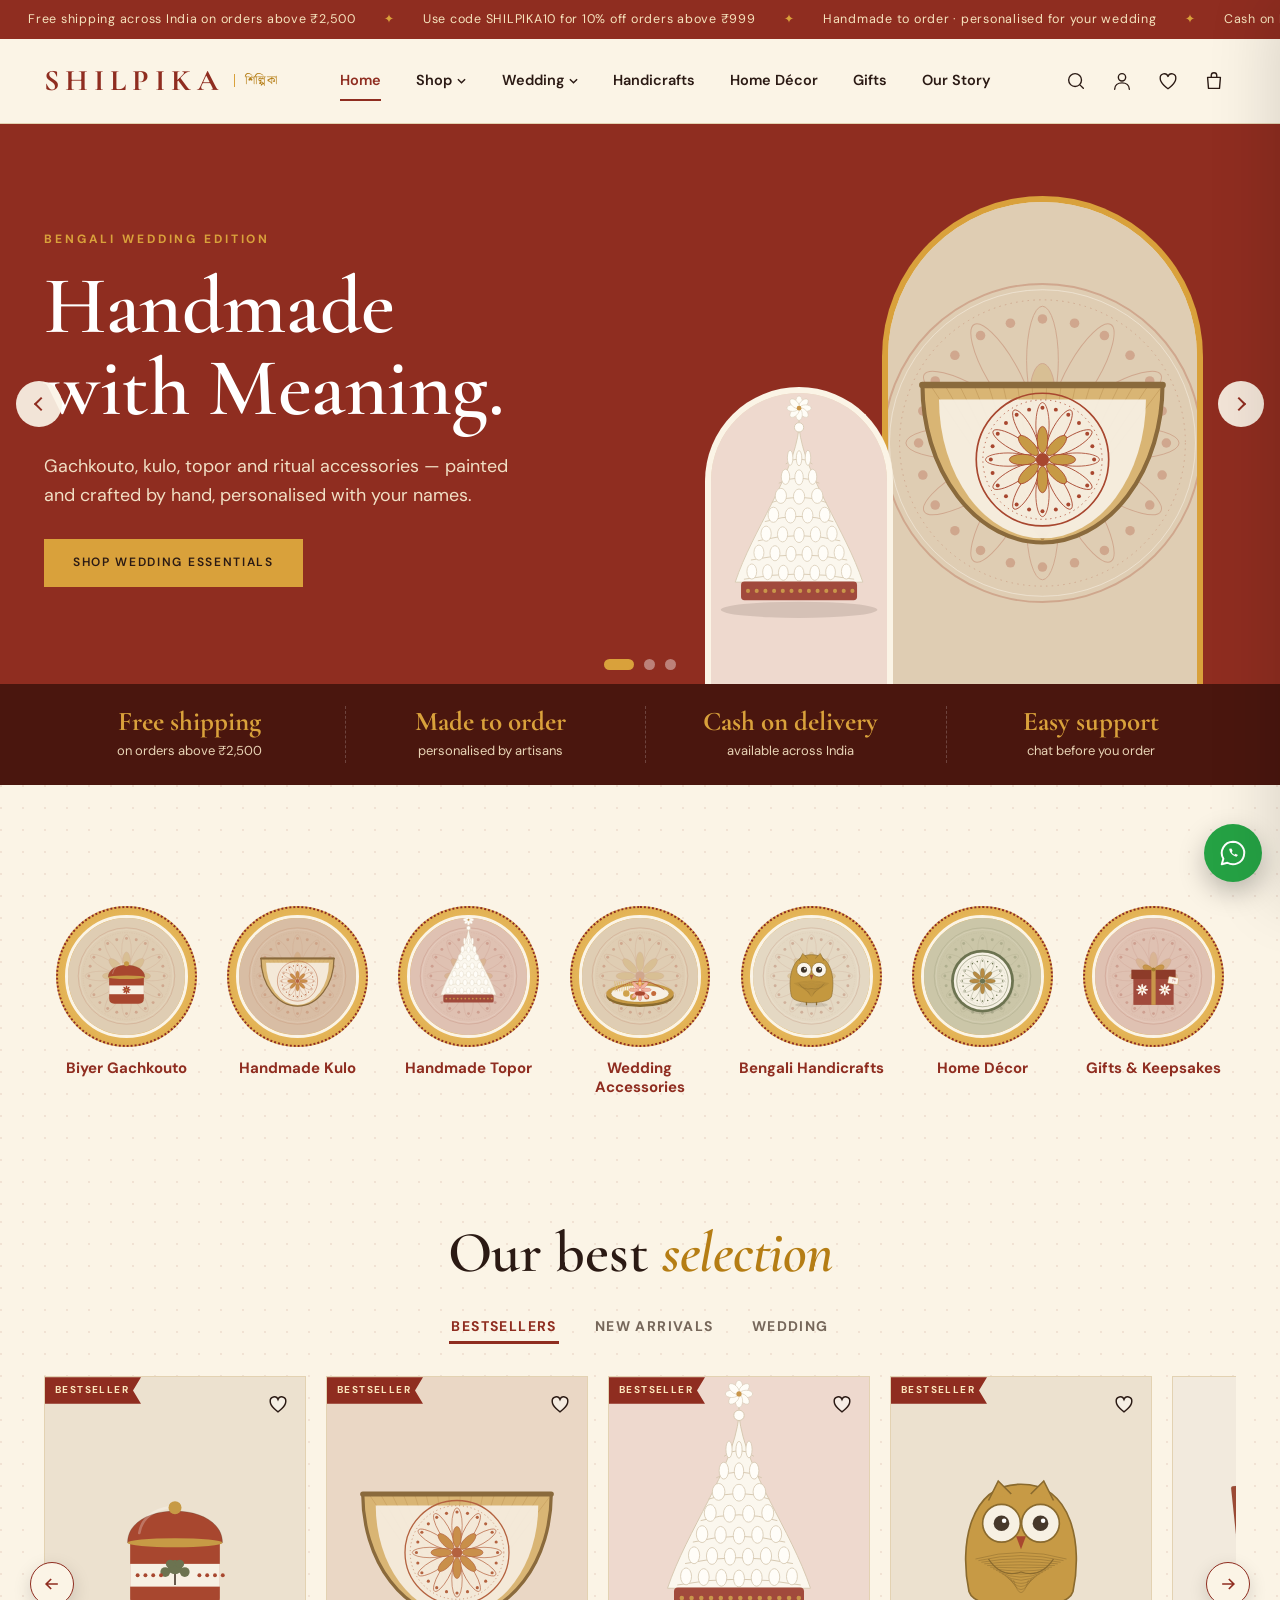
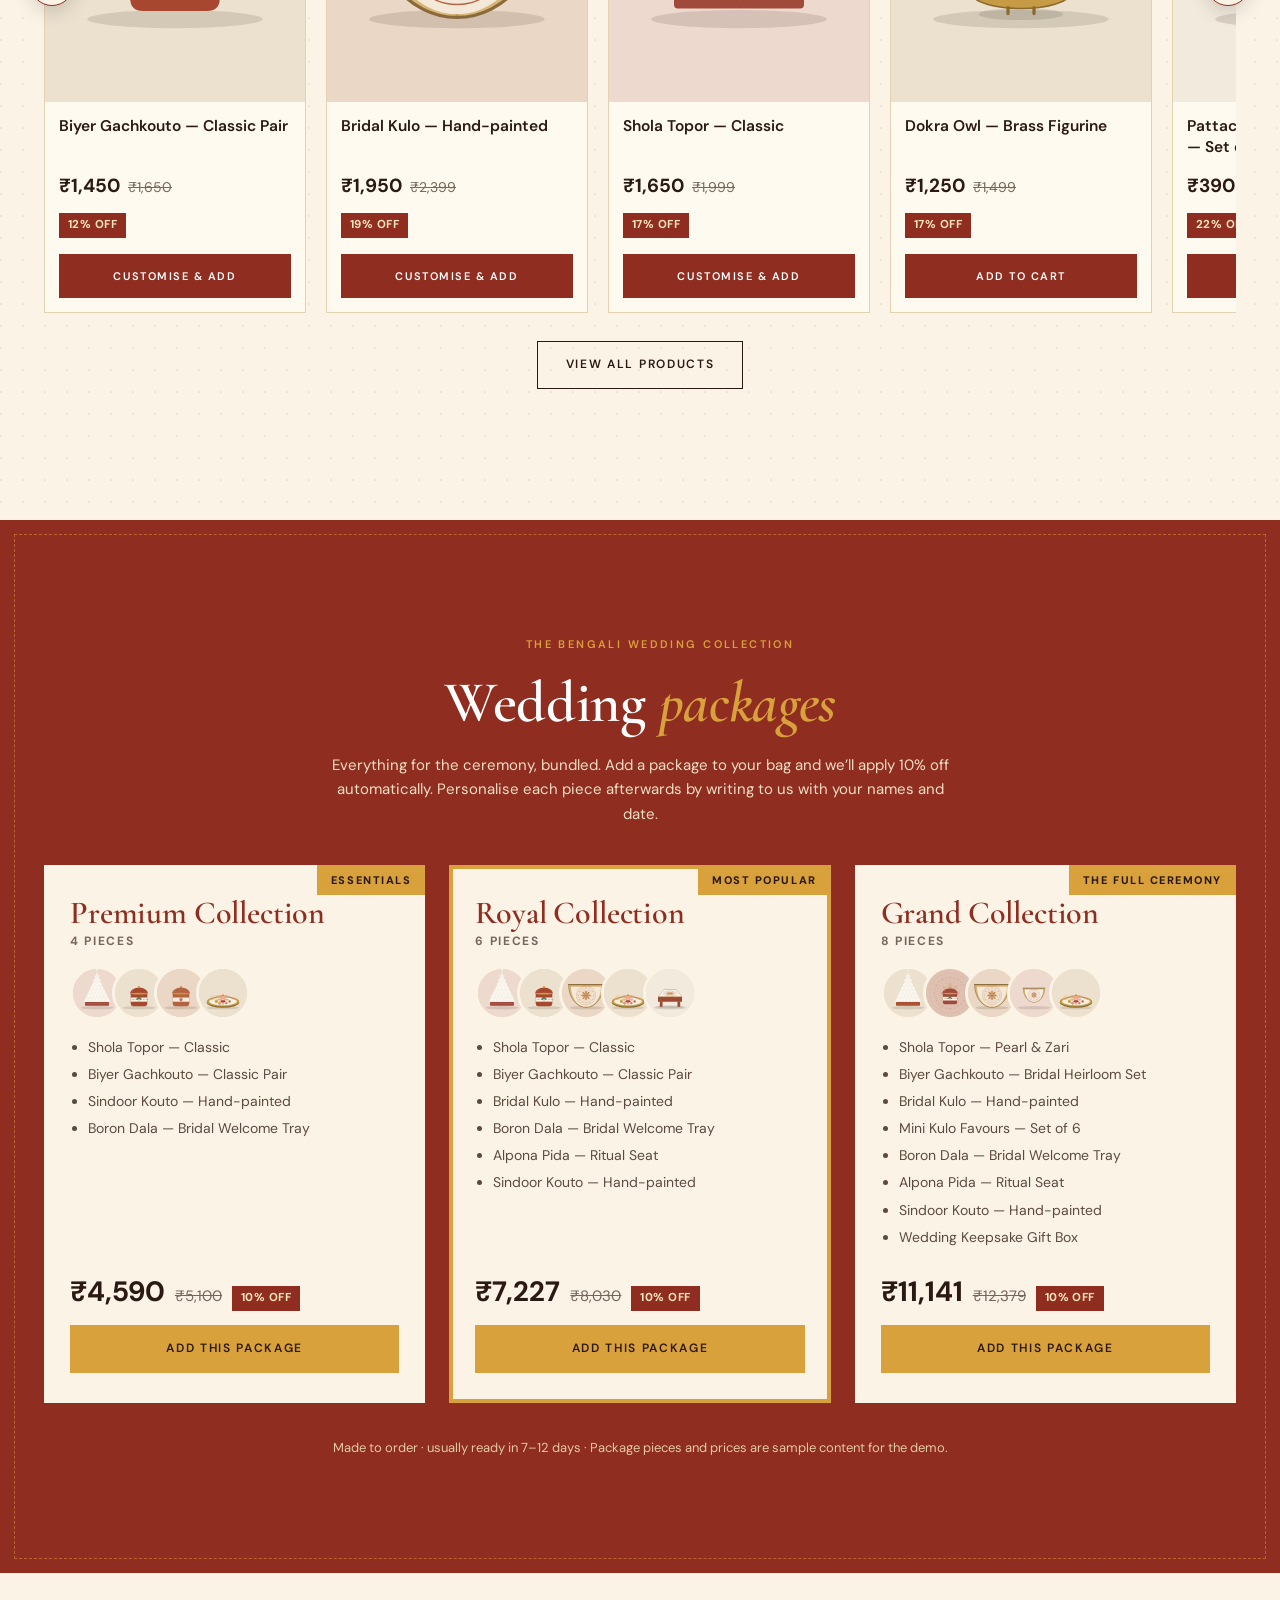
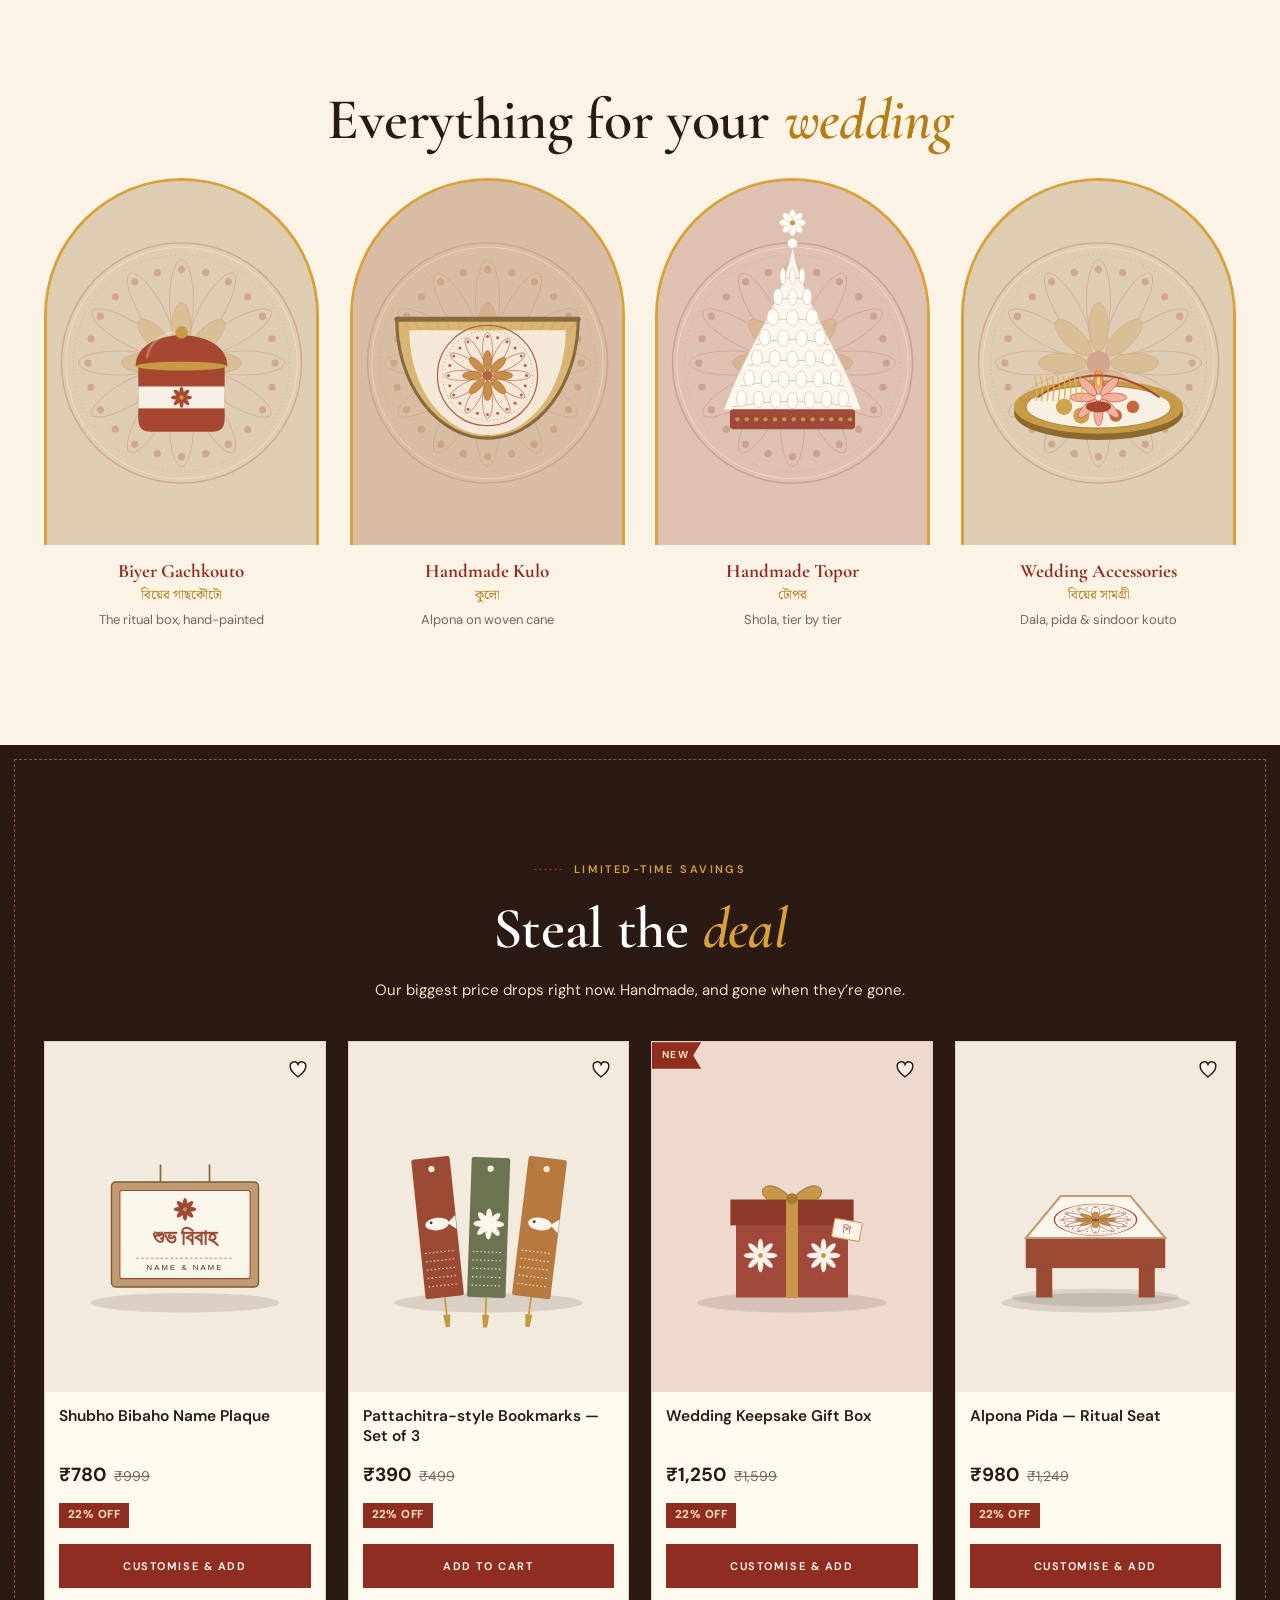
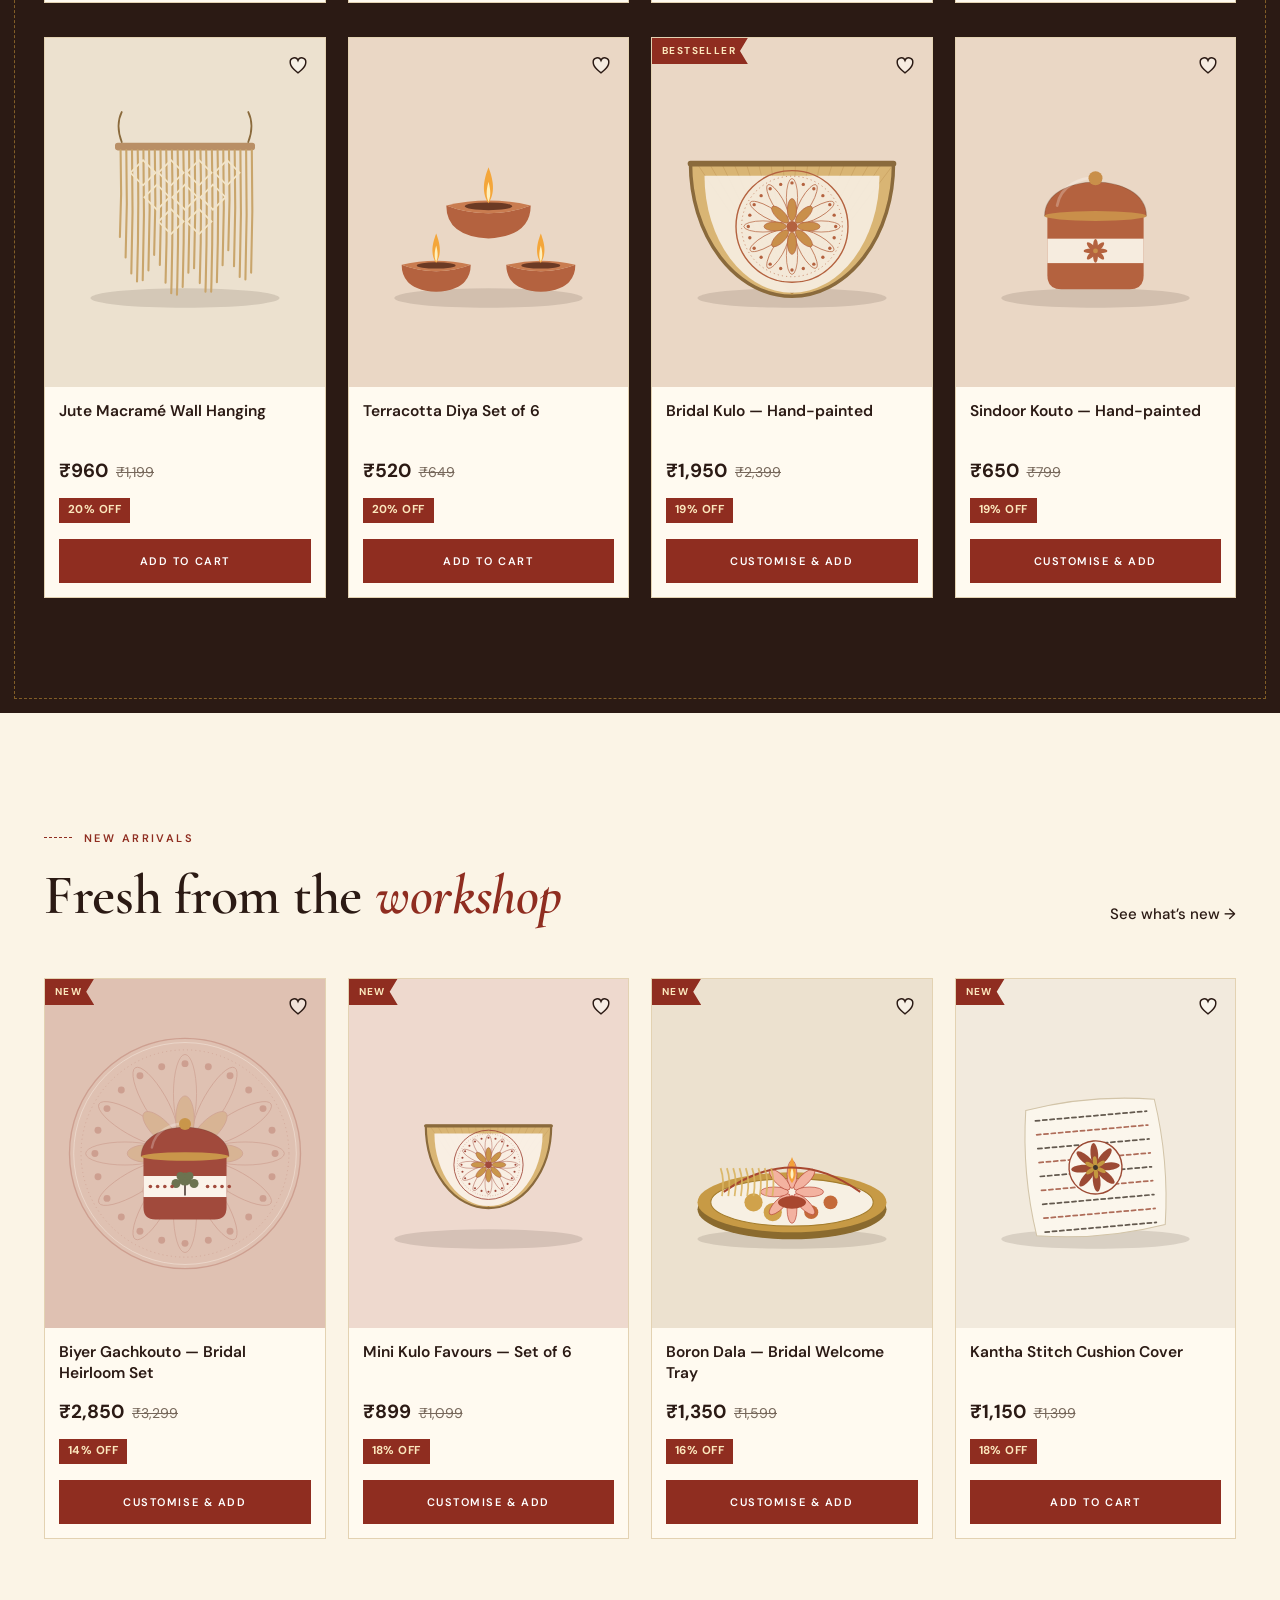
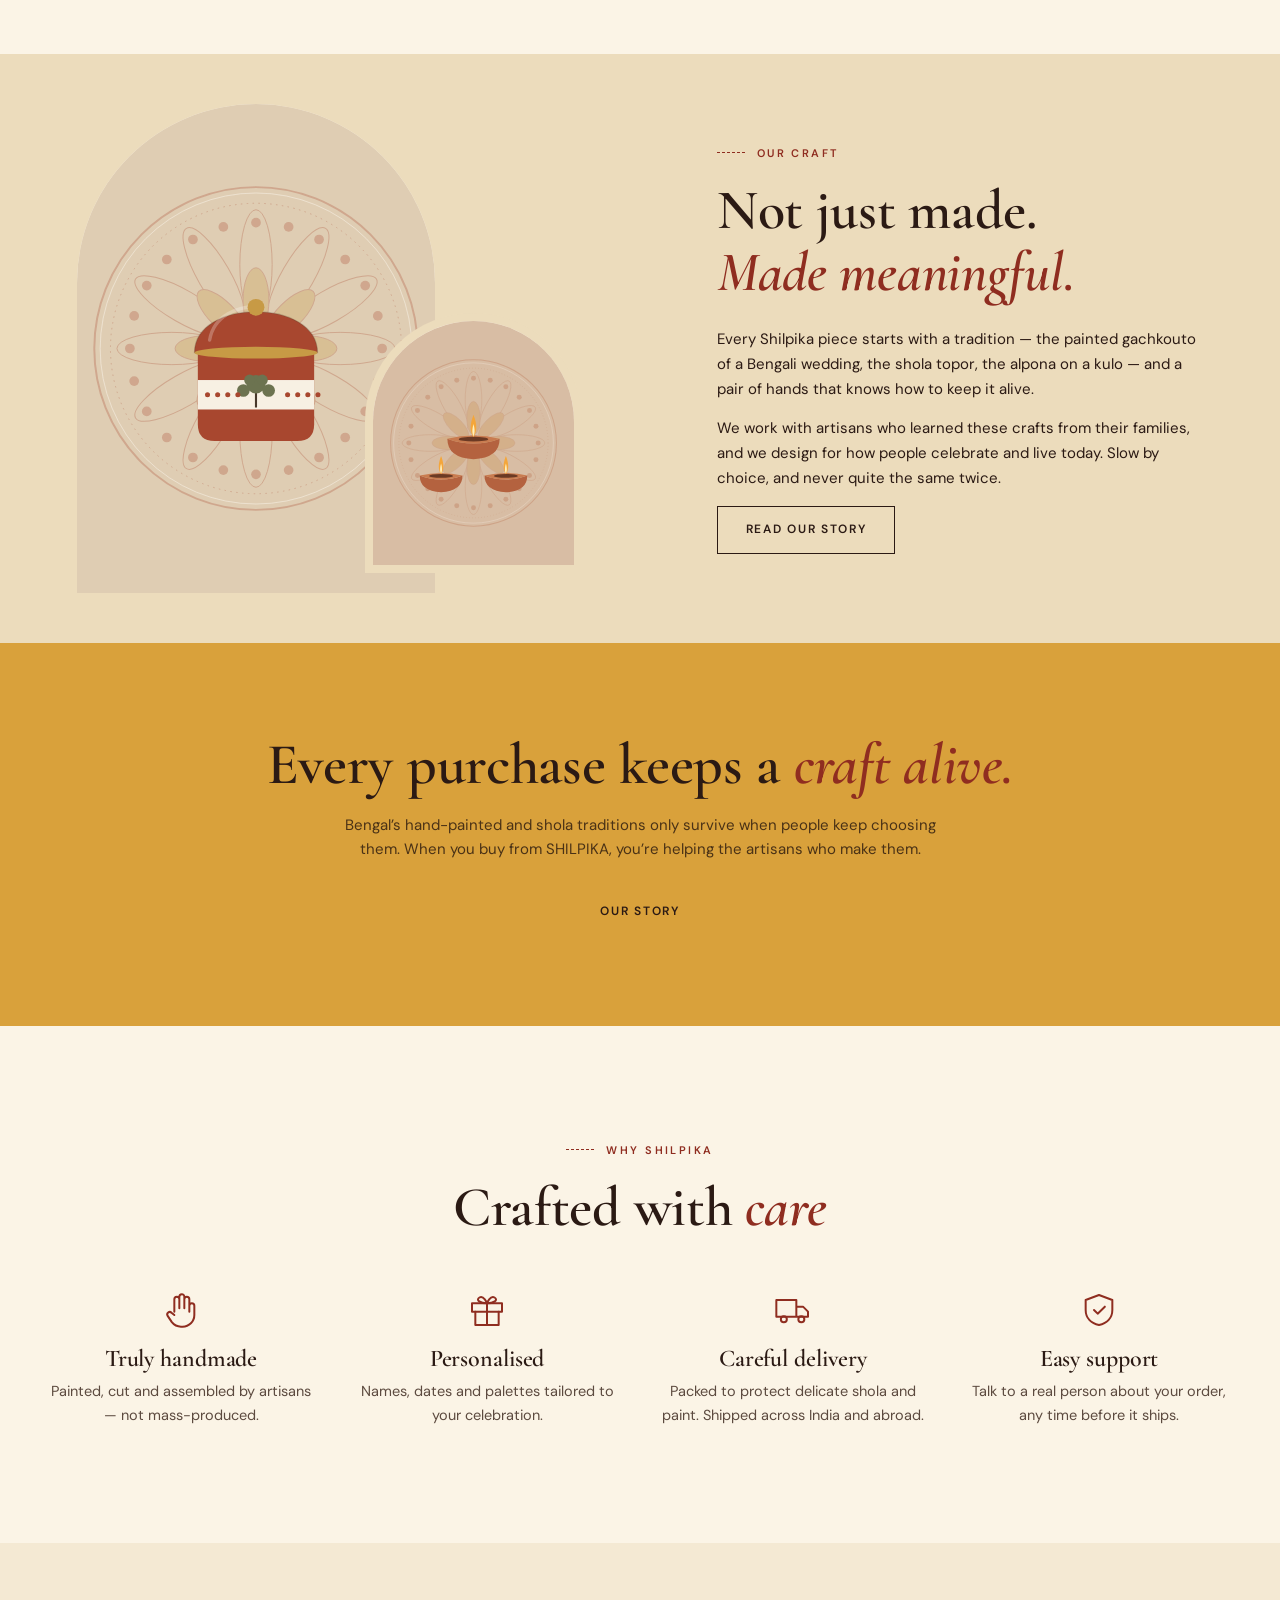
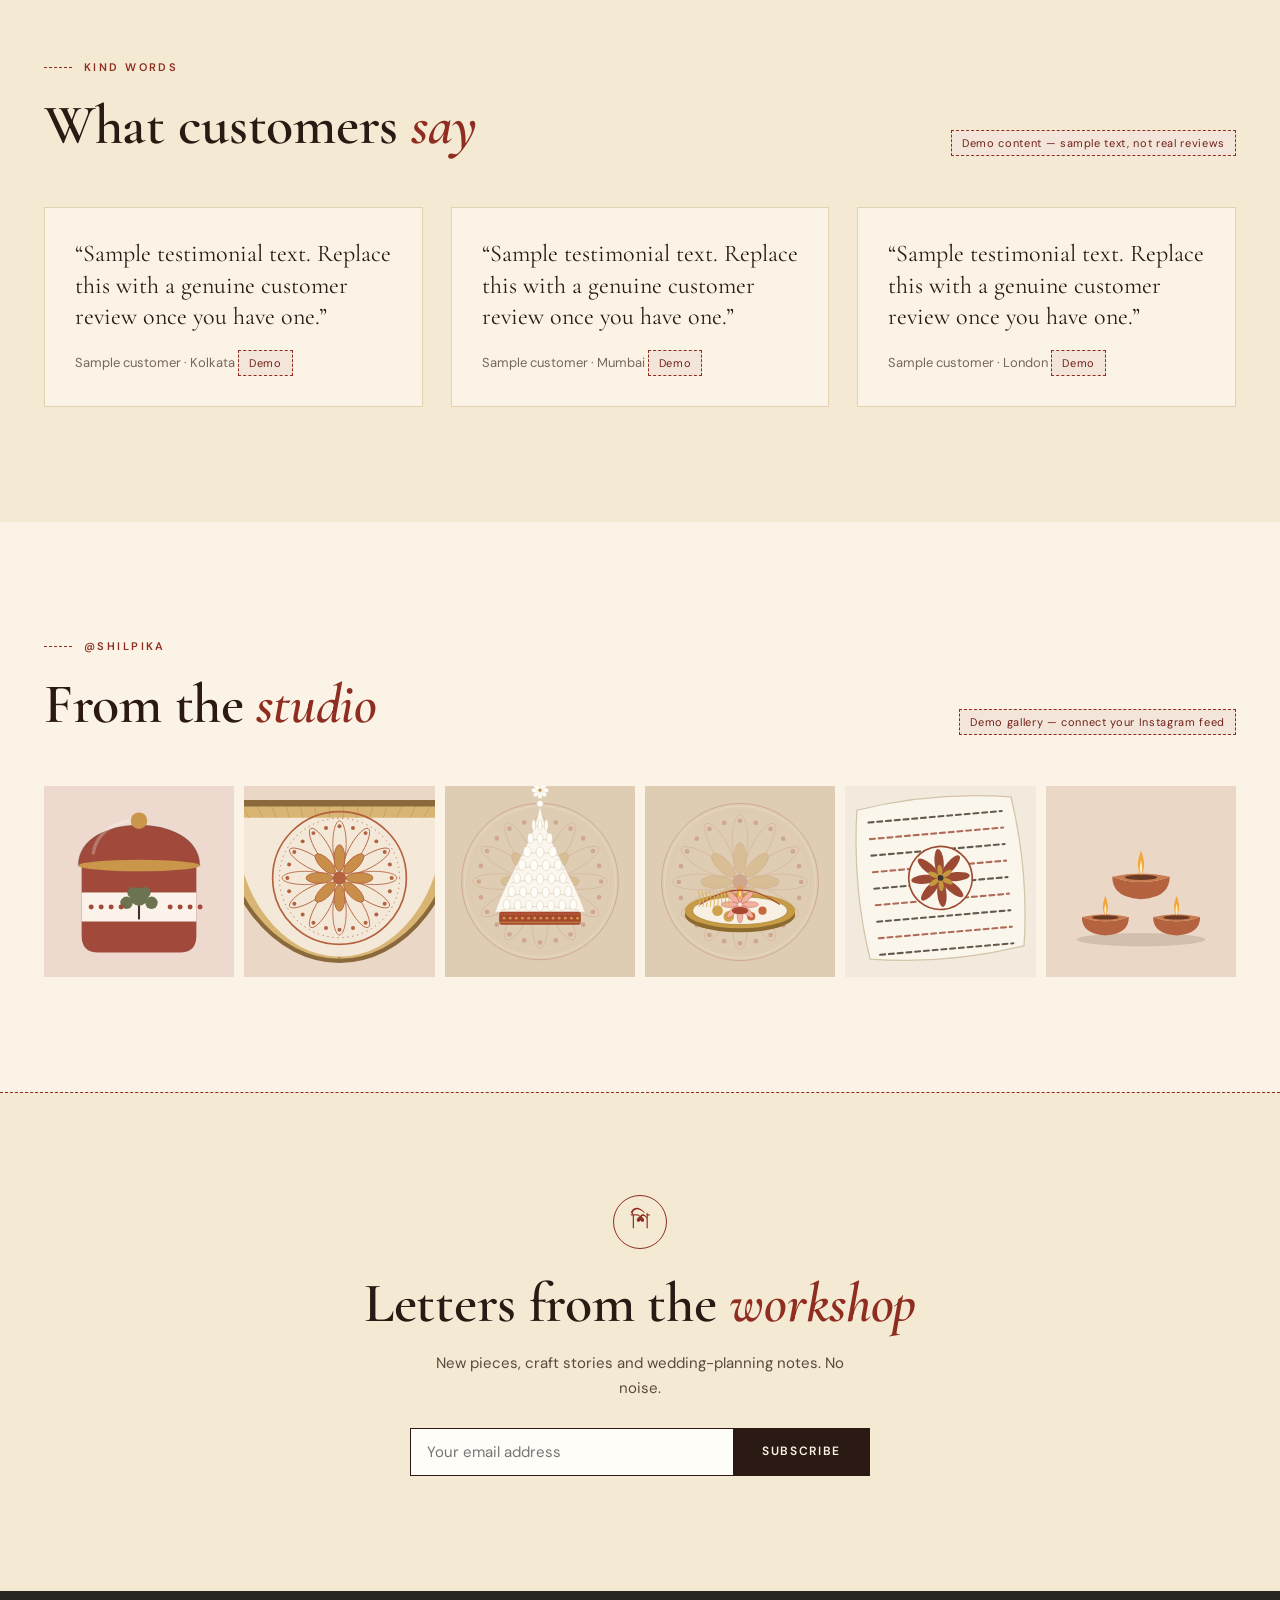
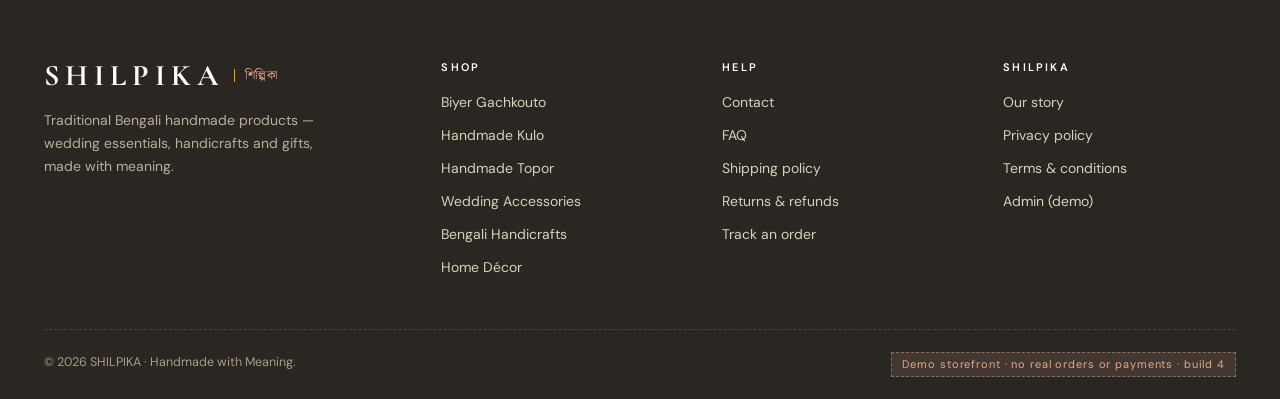
==== commit 6b0026eb: "filter issue fixed" ====
--- a/index.html
+++ b/index.html
@@ -1,7 +1,7 @@
 <!DOCTYPE html>
 <html lang="en">
 <head>
-  <meta charset="UTF-8">
+  <meta charset="UTF-8"><meta http-equiv="Cache-Control" content="no-cache, no-store, must-revalidate"><meta http-equiv="Pragma" content="no-cache"><meta http-equiv="Expires" content="0">
   <meta name="viewport" content="width=device-width, initial-scale=1">
   <title>SHILPIKA — Handmade with Meaning | Bengali Wedding Crafts &amp; Handicrafts</title>
   <meta name="description" content="SHILPIKA (শিল্পিকা): traditional Bengali handmade wedding essentials — gachkouto, kulo, topor — plus handicrafts, home décor and gifts. Handmade with Meaning.">
@@ -10,7 +10,7 @@
   <meta property="og:description" content="Bengali handmade wedding essentials, handicrafts and gifts.">
   <link rel="preconnect" href="https://fonts.googleapis.com"><link rel="preconnect" href="https://fonts.gstatic.com" crossorigin>
   <link href="https://fonts.googleapis.com/css2?family=Cormorant+Garamond:ital,wght@0,400;0,500;0,600;1,400;1,500&family=DM+Sans:wght@400;500;600&family=Noto+Serif+Bengali:wght@400;600&display=swap" rel="stylesheet">
-  <link rel="stylesheet" href="css/base.css"><link rel="stylesheet" href="css/components.css"><link rel="stylesheet" href="css/pages.css"><link rel="stylesheet" href="css/home.css">
+  <link rel="stylesheet" href="css/base.css?v=4"><link rel="stylesheet" href="css/components.css?v=4"><link rel="stylesheet" href="css/pages.css?v=4"><link rel="stylesheet" href="css/home.css?v=4">
 </head>
 <body data-page="home">
   <div id="app-header"></div>
@@ -117,6 +117,6 @@
     </div></section>
   </main>
   <div id="app-footer"></div>
-  <script src="js/data.js"></script><script src="js/art.js"></script><script src="js/store.js"></script><script src="js/ui.js"></script><script src="js/home.js"></script>
+  <script src="js/data.js?v=4"></script><script src="js/art.js?v=4"></script><script src="js/store.js?v=4"></script><script src="js/ui.js?v=4"></script><script src="js/home.js?v=4"></script>
 </body>
 </html>
--- a/css/base.css
+++ b/css/base.css
@@ -77,9 +77,9 @@
 /* reveal & transitions (only when JS present) */
 .js .reveal{opacity:0;transform:translateY(20px);transition:opacity .7s var(--ease),transform .7s var(--ease)}
 .js .reveal.in{opacity:1;transform:none}
-main{animation:pagein .45s var(--ease) both}
-body.leaving main{opacity:0;transform:translateY(-6px);transition:opacity .16s,transform .16s}
-@keyframes pagein{from{opacity:0;transform:translateY(8px)}to{opacity:1;transform:none}}
+main{animation:pagein .4s ease backwards}
+body.leaving main{opacity:0;transition:opacity .16s}
+@keyframes pagein{from{opacity:0}to{opacity:1}}
 @media (prefers-reduced-motion:reduce){
   *,*::before,*::after{animation-duration:.01ms!important;animation-iteration-count:1!important;transition-duration:.01ms!important;scroll-behavior:auto!important}
   .js .reveal{opacity:1;transform:none}
--- a/css/components.css
+++ b/css/components.css
@@ -181,3 +181,8 @@
   .wa{width:52px;height:52px;right:12px;bottom:12px}.wa__tip{display:none}
 }
 @media (prefers-reduced-motion:reduce){.announce__t{animation:none}}
+
+.msub{display:flex;flex-wrap:wrap;gap:8px;padding:10px 0 14px;border-bottom:1px dashed var(--line)}
+.msub a{font-size:13px;border:1px solid var(--line);padding:7px 13px;background:#fffaf0;border-radius:99px}
+.mnav a.big:has(+ .msub){border-bottom:0;padding-bottom:4px}
+.mnav .msub+a.big{border-top:0}
--- a/css/pages.css
+++ b/css/pages.css
@@ -64,7 +64,10 @@
 .shop{display:grid;grid-template-columns:240px 1fr;gap:clamp(24px,4vw,56px);padding-bottom:90px;align-items:start}
 .filters{position:sticky;top:100px}
 .fgroup{border-bottom:1px dashed var(--line);padding:0 0 22px;margin-bottom:22px}
-.fgroup h4{font-family:var(--sans);font-size:11px;letter-spacing:.18em;text-transform:uppercase;font-weight:600;margin-bottom:14px}
+.fgroup summary{list-style:none;cursor:pointer;display:flex;justify-content:space-between;align-items:center;font:700 11px var(--sans);letter-spacing:.18em;text-transform:uppercase;padding:2px 0 14px}
+.fgroup summary::-webkit-details-marker{display:none}
+.fgroup summary::after{content:"+";font-size:18px;font-weight:400;letter-spacing:0;transition:transform .25s}.fgroup[open] summary::after{transform:rotate(45deg)}
+.fhead,.ffoot,.fsort{display:none}
 .fopt{display:flex;justify-content:space-between;align-items:center;padding:7px 0;font-size:14.5px;cursor:pointer;gap:10px}
 .fopt input{accent-color:var(--terra);width:17px;height:17px;margin:0 10px 0 0}.fopt span{display:flex;align-items:center;flex:1}.fopt small{color:var(--muted)}
 .prange{display:flex;gap:10px;align-items:center}.prange input{width:100%;min-height:42px;padding:0 10px;border:1px solid var(--line);background:#fffdf8;min-width:0}
@@ -76,7 +79,6 @@
 .fbtn{display:none}
 .active-f{display:flex;gap:8px;flex-wrap:wrap;margin-bottom:20px}.active-f .chip{font-size:12.5px;padding:5px 12px}
 .more{text-align:center;margin-top:56px}.more p{color:var(--muted);font-size:13px}
-.fclose,.fapply{display:none}
 
 /* product */
 .pd{display:grid;grid-template-columns:1.15fr 1fr;gap:clamp(28px,5vw,80px);padding:28px 0 80px;align-items:start}
@@ -90,7 +92,7 @@
 .lb{position:fixed;inset:0;background:rgba(24,20,16,.94);z-index:140;display:none;align-items:center;justify-content:center;padding:24px}.lb.open{display:flex}.lb img{max-height:92vh;max-width:92vw;object-fit:contain}.lb button{position:absolute;top:18px;right:18px;color:#fff}
 .pd__info h1{font-size:clamp(34px,4vw,54px);margin:8px 0 6px}
 .pd__bn{color:var(--terra);font-size:15px;margin-bottom:14px}
-.pd__price{font-size:24px;font-weight:500;margin:16px 0}.pd__price s{color:var(--muted);font-size:17px;font-weight:400;margin-left:10px}.pd__price .off{color:var(--terra);font-size:13px;margin-left:10px;font-weight:600}
+.pd__price{font-size:24px;font-weight:500;margin:16px 0}.pd__price s{color:var(--muted);font-size:17px;font-weight:400;margin-left:10px}.pd__price .off{font-size:13px;margin:0 0 0 10px;vertical-align:middle}
 .stars{color:var(--terra);display:inline-flex;gap:1px;vertical-align:middle}.stars svg{width:15px;height:15px;fill:currentColor;stroke:currentColor;stroke-width:1}.stars .e{fill:none}
 .stock{font-size:13.5px;margin:6px 0 20px;display:flex;gap:8px;align-items:center}.stock::before{content:"";width:8px;height:8px;border-radius:50%;background:var(--ok)}.stock.low::before{background:var(--warn)}.stock.out::before{background:var(--err)}
 .custom{background:var(--ivory-2);border:1px dashed var(--terra);padding:22px 22px 6px;margin:24px 0}
@@ -164,12 +166,27 @@
   .gal{grid-template-columns:repeat(3,1fr)}
   .pd{grid-template-columns:1fr}.gallery{position:static}
   .acct{grid-template-columns:1fr}.anav{position:static;grid-auto-flow:column;overflow-x:auto;gap:22px}.anav a,.anav button{border:0;white-space:nowrap;padding:8px 0}
-  /* shop filters become a bottom sheet */
+  /* shop filters: slide-in side panel (like the menu) */
   .shop{grid-template-columns:1fr}
-  .filters{position:fixed;inset:auto 0 0 0;top:auto;max-height:86dvh;overflow:auto;background:var(--ivory);z-index:96;padding:22px var(--gut) 90px;transform:translateY(105%);transition:transform .4s var(--ease);box-shadow:0 -20px 50px rgba(0,0,0,.15)}
-  .filters.open{transform:none}
-  .fbtn{display:inline-flex}.fclose{display:flex;justify-content:space-between;align-items:center;margin-bottom:16px}.fclose h3{font-size:28px}
-  .fapply{display:block;position:fixed;left:0;right:0;bottom:0;padding:14px var(--gut);background:var(--ivory);border-top:1px solid var(--line)}
+  .filters{position:fixed;top:0;right:0;bottom:0;left:auto;width:min(92vw,400px);height:100dvh;display:flex;flex-direction:column;background:var(--ivory);z-index:96;transform:translateX(105%);visibility:hidden;transition:transform .4s var(--ease),visibility 0s .4s;box-shadow:-20px 0 50px rgba(0,0,0,.2)}
+  .filters.open{transform:none;visibility:visible;transition:transform .4s var(--ease),visibility 0s}
+  .fhead{display:flex;justify-content:space-between;align-items:center;padding:14px 20px;border-bottom:1px solid var(--line);text-align:center;flex:none}
+  .fhead>div{flex:1}.fhead b{display:block;font:600 17px var(--serif)}.fhead small{color:var(--muted)}
+  .fhead .icon-btn{margin-right:-8px}
+  .fbody{flex:1;overflow:auto;overscroll-behavior:contain;padding:0 20px 20px}
+  .fgroup{padding:16px 0 4px;margin:0;border-bottom:1px solid var(--line)}
+  .fgroup summary{font-size:14px;letter-spacing:.06em;padding-bottom:16px}
+  .fgroup[open]{padding-bottom:12px}
+  .fsort{display:flex;justify-content:space-between;align-items:center;gap:12px;padding:16px 0;border-bottom:1px solid var(--line)}
+  .fsort label{font:700 14px var(--sans);letter-spacing:.06em;text-transform:uppercase}.fsort .sel{flex:1;max-width:210px}
+  .fclear-d{display:none}
+  .ffoot{display:flex;gap:12px;padding:12px 20px calc(12px + env(safe-area-inset-bottom));border-top:1px solid var(--line);background:var(--ivory);flex:none}
+  .ffoot .btn{flex:1;min-width:0;padding:0 10px}
+  .ffoot .btn--ghost{border-style:dashed;border-color:var(--terra);color:var(--terra)}
+  .ffoot .btn--ghost:hover{background:var(--terra);color:#fff}
+  .fbtn{display:inline-flex}
+  .toolbar .sel{display:none}
+  #count{display:none}
   .shop .pgrid{grid-template-columns:repeat(2,1fr)}
 }
 @media (max-width:640px){
@@ -186,3 +203,27 @@
   .dl{grid-template-columns:1fr;gap:0}.dl dd{margin-bottom:10px}
   .box{padding:22px 18px}
 }
+
+/* ===== mobile polish ===== */
+@media (hover:none){.stage__hint{display:none}.stage{cursor:pointer}}
+@media (max-width:900px){
+  .buy{position:sticky;bottom:0;z-index:40;background:var(--ivory);margin:22px calc(-1 * var(--gut)) 14px;padding:10px var(--gut) calc(10px + env(safe-area-inset-bottom));border-top:1px solid var(--line);flex-wrap:nowrap;gap:8px}
+  .buy .btn{min-width:0;padding:0 10px;font-size:11px;letter-spacing:.08em}
+  .buy .qty button,.buy .qty span{width:36px}
+  body[data-page=product] .wa{bottom:86px}
+  .pd__info h1{font-size:34px}
+  .custom{padding:18px 16px 4px}
+  .co,.cart{gap:26px}
+  .phead{padding:30px 0 22px}
+  .toolbar{gap:10px}.toolbar__l{min-width:0;width:100%}.sbox{max-width:none}
+  .acct .anav{margin:0 calc(-1 * var(--gut));padding:0 var(--gut)}
+  input,select,textarea{font-size:16px!important}
+}
+@media (max-width:640px){
+  .ftr__bot{flex-direction:column;gap:10px}
+  .drawer{width:100vw}
+  .line{grid-template-columns:64px 1fr auto;gap:12px}.line__img{width:64px}.line__name{font-size:18px}
+  .box h3{font-size:24px}
+  .pkc{padding:24px 20px}
+  .modal__c{padding:22px 16px}
+}
